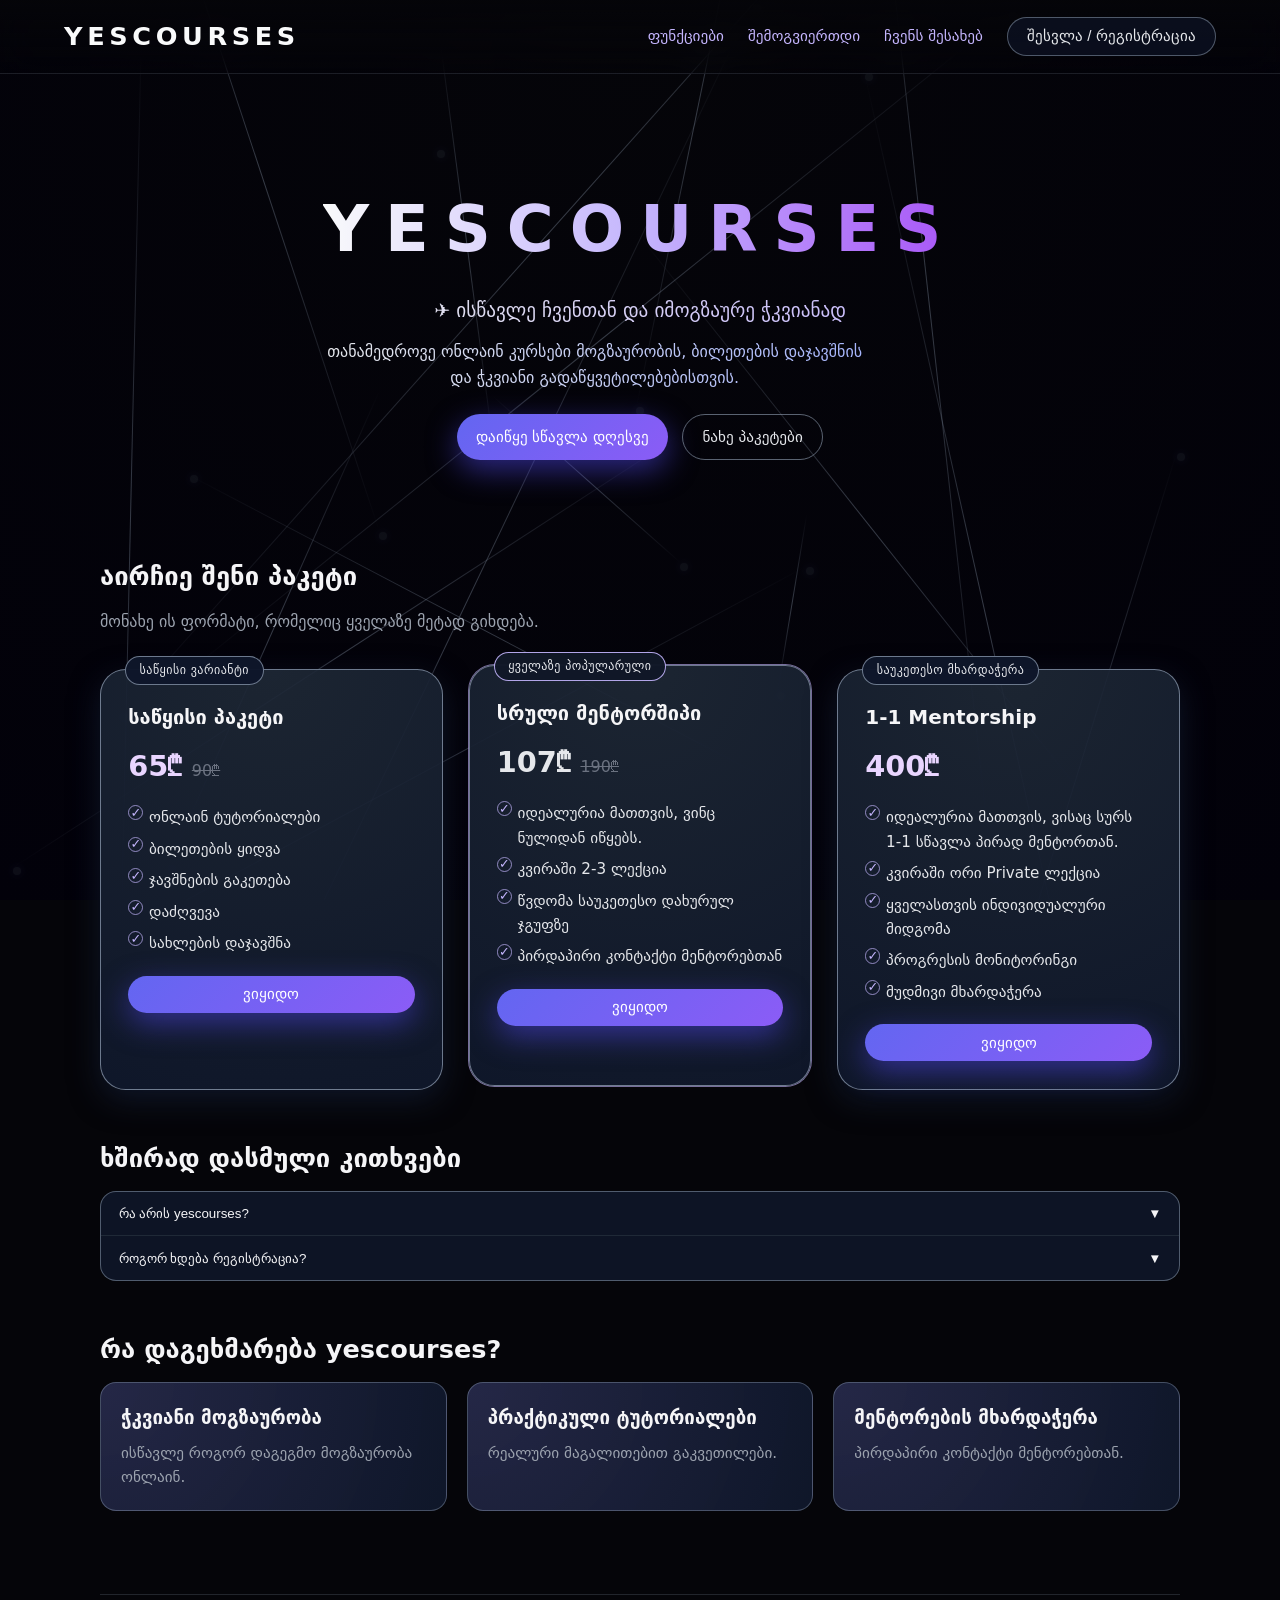
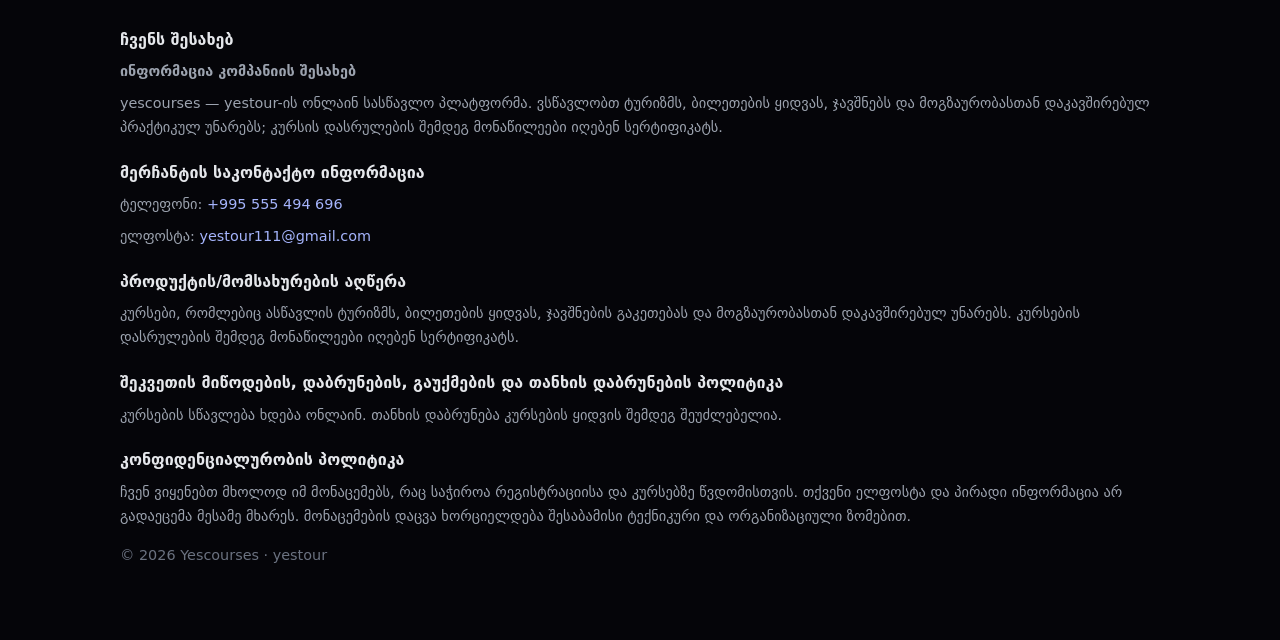
==== index.html @ a38e90ae "Add files via upload" ====
<!DOCTYPE html>
<html lang="ka">
<head>
    <meta charset="UTF-8">
    <title>Yescourses</title>
    <meta name="viewport" content="width=device-width, initial-scale=1.0">
    <link rel="stylesheet" href="styles.css">
</head>
<body>
<div class="background"><div id="circles-container"></div></div>

<header class="main-header">
    <div class="logo">yescourses</div>
    <nav class="main-nav">
        <a href="#features">ფუნქციები</a>
        <a href="#join">შემოგვიერთდი</a>
        <a href="#about">ჩვენს შესახებ</a>
        <button class="btn-secondary" id="open-auth-modal">შესვლა / რეგისტრაცია</button>
        <div id="profile-menu-wrap" class="profile-menu-wrap" style="display:none;">
            <button id="profile-avatar-btn" class="profile-avatar-btn" type="button" aria-label="Profile">
                <span id="profile-avatar-initial">U</span>
            </button>
            <div id="profile-dropdown" class="profile-dropdown hidden">
                <p id="profile-dropdown-name" class="profile-dropdown-name"></p>
                <p id="profile-dropdown-email" class="profile-dropdown-email"></p>
                <button id="open-settings-modal" class="btn-outline full-width" type="button">პარამეტრები</button>
                <button id="logout-btn" class="btn-secondary full-width" type="button">გამოსვლა</button>
            </div>
        </div>
    </nav>
</header>

<main>
    <section class="hero">
        <div class="hero-text" style="max-width: 40rem; margin: 0 auto;">
            <h1 class="hero-title">yescourses</h1>
            <p class="hero-subtitle">✈️ ისწავლე ჩვენთან და იმოგზაურე ჭკვიანად</p>
            <p class="hero-description">თანამედროვე ონლაინ კურსები მოგზაურობის, ბილეთების დაჯავშნის და ჭკვიანი გადაწყვეტილებებისთვის.</p>
            <div class="hero-actions" id="join">
                <button class="btn-primary" id="hero-start-btn">დაიწყე სწავლა დღესვე</button>
                <a class="btn-outline" href="#pricing">ნახე პაკეტები</a>
            </div>
        </div>
    </section>

    <section id="pricing" class="section">
        <h2 class="section-title">აირჩიე შენი პაკეტი</h2>
        <p class="section-subtitle">მონახე ის ფორმატი, რომელიც ყველაზე მეტად გიხდება.</p>
        <div class="pricing-grid">
            <div class="price-card">
                <div class="price-badge">საწყისი ვარიანტი</div>
                <h3 class="price-title">საწყისი პაკეტი</h3>
                <div class="price-row">
                    <span class="current-price">65₾</span>
                    <span class="old-price">90₾</span>
                </div>
                <ul class="price-features">
                    <li>ონლაინ ტუტორიალები</li>
                    <li>ბილეთების ყიდვა</li>
                    <li>ჯავშნების გაკეთება</li>
                    <li>დაძღვევა</li>
                    <li>სახლების დაჯავშნა</li>
                </ul>
                <button type="button" class="btn-primary full-width pack-action" data-pack="basic">ავირჩიო საწყისი პაკეტი</button>
            </div>

            <div class="price-card featured">
                <div class="price-badge accent">ყველაზე პოპულარული</div>
                <h3 class="price-title">სრული მენტორშიპი</h3>
                <div class="price-row">
                    <span class="current-price">107₾</span>
                    <span class="old-price">190₾</span>
                </div>
                <ul class="price-features">
                    <li>იდეალურია მათთვის, ვინც ნულიდან იწყებს.</li>
                    <li>კვირაში 2-3 ლექცია</li>
                    <li>წვდომა საუკეთესო დახურულ ჯგუფზე</li>
                    <li>პირდაპირი კონტაქტი მენტორებთან</li>
                </ul>
                <button type="button" class="btn-primary full-width pack-action" data-pack="plus">ავირჩიო პლუს პაკეტი</button>
            </div>

            <div class="price-card">
                <div class="price-badge">საუკეთესო მხარდაჭერა</div>
                <h3 class="price-title">1-1 Mentorship</h3>
                <div class="price-row">
                    <span class="current-price">400₾</span>
                </div>
                <ul class="price-features">
                    <li>იდეალურია მათთვის, ვისაც სურს 1-1 სწავლა პირად მენტორთან.</li>
                    <li>კვირაში ორი Private ლექცია</li>
                    <li>ყველასთვის ინდივიდუალური მიდგომა</li>
                    <li>პროგრესის მონიტორინგი</li>
                    <li>მუდმივი მხარდაჭერა</li>
                </ul>
                <button type="button" class="btn-primary full-width pack-action" data-pack="premium">ავირჩიო პრემიუმ პაკეტი</button>
            </div>
        </div>
    </section>

    <section class="section">
        <h2 class="section-title">ხშირად დასმული კითხვები</h2>
        <div class="faq-list">
            <div class="faq-item">
                <button class="faq-question"><span>რა არის yescourses?</span><span class="faq-arrow">▼</span></button>
                <div class="faq-answer"><p>yescourses არის yestour-ის ონლაინ სასწავლო პლატფორმა.</p></div>
            </div>
            <div class="faq-item">
                <button class="faq-question"><span>როგორ ხდება რეგისტრაცია?</span><span class="faq-arrow">▼</span></button>
                <div class="faq-answer"><p>დააჭირე „შესვლა / რეგისტრაცია“ და შეავსე ფორმა.</p></div>
            </div>
        </div>
    </section>

    <section id="features" class="section">
        <h2 class="section-title">რა დაგეხმარება yescourses?</h2>
        <div class="features-grid">
            <div class="feature-card"><h3>ჭკვიანი მოგზაურობა</h3><p>ისწავლე როგორ დაგეგმო მოგზაურობა ონლაინ.</p></div>
            <div class="feature-card"><h3>პრაქტიკული ტუტორიალები</h3><p>რეალური მაგალითებით გაკვეთილები.</p></div>
            <div class="feature-card"><h3>მენტორების მხარდაჭერა</h3><p>პირდაპირი კონტაქტი მენტორებთან.</p></div>
        </div>
    </section>
</main>

<footer class="main-footer">
    <div class="footer-legal">
        <h3 id="about">ჩვენს შესახებ</h3>
        <p><strong>ინფორმაცია კომპანიის შესახებ</strong></p>
        <p>yescourses — yestour-ის ონლაინ სასწავლო პლატფორმა. ვსწავლობთ ტურიზმს, ბილეთების ყიდვას, ჯავშნებს და მოგზაურობასთან დაკავშირებულ პრაქტიკულ უნარებს; კურსის დასრულების შემდეგ მონაწილეები იღებენ სერტიფიკატს.</p>

        <h3>მერჩანტის საკონტაქტო ინფორმაცია</h3>
        <p>ტელეფონი: <a href="tel:+995555494696">+995 555 494 696</a></p>
        <p>ელფოსტა: <a href="mailto:yestour111@gmail.com">yestour111@gmail.com</a></p>

        <h3>პროდუქტის/მომსახურების აღწერა</h3>
        <p>კურსები, რომლებიც ასწავლის ტურიზმს, ბილეთების ყიდვას, ჯავშნების გაკეთებას და მოგზაურობასთან დაკავშირებულ უნარებს. კურსების დასრულების შემდეგ მონაწილეები იღებენ სერტიფიკატს.</p>

        <h3>შეკვეთის მიწოდების, დაბრუნების, გაუქმების და თანხის დაბრუნების პოლიტიკა</h3>
        <p>კურსების სწავლება ხდება ონლაინ. თანხის დაბრუნება კურსების ყიდვის შემდეგ შეუძლებელია.</p>

        <h3>კონფიდენციალურობის პოლიტიკა</h3>
        <p>ჩვენ ვიყენებთ მხოლოდ იმ მონაცემებს, რაც საჭიროა რეგისტრაციისა და კურსებზე წვდომისთვის. თქვენი ელფოსტა და პირადი ინფორმაცია არ გადაეცემა მესამე მხარეს. მონაცემების დაცვა ხორციელდება შესაბამისი ტექნიკური და ორგანიზაციული ზომებით.</p>
        <p style="margin-top:1rem;color:#6b7280;">© 2026 Yescourses · yestour</p>
    </div>
</footer>

<div id="auth-modal" class="modal hidden">
    <div class="modal-content">
        <button class="modal-close" id="close-auth-modal">&times;</button>
        <div id="auth-message" class="auth-message"></div>
        <div class="modal-tabs">
            <button class="tab-button active" data-tab="register-tab">რეგისტრაცია</button>
            <button class="tab-button" data-tab="login-tab">შესვლა</button>
        </div>
        <div class="tab-panel active" id="register-tab">
            <form class="auth-form" id="register-form">
                <label>სრული სახელი <input type="text" name="name" required></label>
                <label>ელფოსტა <input type="email" name="email" required></label>
                <label>პაროლი
                    <div class="password-field">
                        <input type="password" name="password" minlength="6" required>
                        <button class="password-toggle" type="button" aria-label="Show password">Show</button>
                    </div>
                </label>
                <button type="submit" class="btn-primary full-width">რეგისტრაცია</button>
            </form>
        </div>
        <div class="tab-panel" id="login-tab">
            <form class="auth-form" id="login-form">
                <label>ელფოსტა <input type="email" name="email" required></label>
                <label>პაროლი
                    <div class="password-field">
                        <input type="password" name="password" required>
                        <button class="password-toggle" type="button" aria-label="Show password">Show</button>
                    </div>
                </label>
                <button type="submit" class="btn-primary full-width">შესვლა</button>
            </form>
        </div>
    </div>
</div>

<div id="settings-modal" class="modal hidden">
    <div class="modal-content">
        <button class="modal-close" id="close-settings-modal">&times;</button>
        <h3 style="margin-bottom:1rem;">პროფილის პარამეტრები</h3>
        <div id="settings-message" class="auth-message"></div>
        <p style="color:#9ca3af;margin-bottom:0.8rem;">მომხმარებელი: <strong id="settings-username"></strong></p>
        <p style="color:#9ca3af;margin-bottom:1rem;">ელფოსტა: <strong id="settings-email"></strong></p>
        <form id="change-password-form" class="auth-form">
            <label>ახალი პაროლი
                <div class="password-field">
                    <input type="password" name="new_password" minlength="6" required>
                    <button class="password-toggle" type="button" aria-label="Show password">Show</button>
                </div>
            </label>
            <button type="submit" class="btn-primary full-width">პაროლის შეცვლა</button>
        </form>
    </div>
</div>

<script src="main.js"></script>
</body>
</html>
---- styles.css ----
*,
*::before,
*::after {
    box-sizing: border-box;
    margin: 0;
    padding: 0;
}

body {
    font-family: system-ui, -apple-system, BlinkMacSystemFont, "Segoe UI", sans-serif;
    background: #050509;
    color: #f5f5f7;
    min-height: 100vh;
    line-height: 1.6;
}

a {
    color: inherit;
    text-decoration: none;
}

.background {
    position: fixed;
    inset: 0;
    overflow: hidden;
    z-index: -1;
    background: radial-gradient(circle at top, #050509, #02010a);
}

#circles-container {
    position: absolute;
    inset: 0;
    overflow: hidden;
}

.circle {
    position: absolute;
    border-radius: 50%;
    background: #4b5563;
    opacity: 0.15;
    width: 8px;
    height: 8px;
    box-shadow: 0 0 8px rgba(129, 140, 248, 0.5);
    animation: float 26s linear infinite;
}

@keyframes float {
    0% {
        transform: translate3d(0, 0, 0);
    }
    50% {
        transform: translate3d(40px, -40px, 0);
    }
    100% {
        transform: translate3d(-30px, 30px, 0);
    }
}

.circle-line {
    position: absolute;
    height: 1px;
    background: linear-gradient(to right, rgba(75, 85, 99, 0.0), rgba(148, 163, 184, 0.35), rgba(75, 85, 99, 0.0));
    pointer-events: none;
}

.main-header {
    position: sticky;
    top: 0;
    z-index: 20;
    display: flex;
    align-items: center;
    justify-content: space-between;
    padding: 1rem 5vw;
    backdrop-filter: blur(18px);
    background: linear-gradient(to bottom, rgba(5, 5, 9, 0.93), transparent);
    border-bottom: 1px solid rgba(148, 163, 184, 0.16);
}

.logo {
    font-size: 1.6rem;
    font-weight: 800;
    letter-spacing: 0.18em;
    text-transform: uppercase;
    color: #f9fafb;
}

.main-nav {
    display: flex;
    align-items: center;
    gap: 1.5rem;
    font-size: 0.95rem;
}

.main-nav a {
    color: #c4b5fd;
    transition: color 0.2s ease;
}

.main-nav a:hover {
    color: #ffffff;
}

.user-name {
    color: #9ca3af;
    font-size: 0.9rem;
}

.profile-menu-wrap {
    position: relative;
}

.profile-avatar-btn {
    width: 2.2rem;
    height: 2.2rem;
    border-radius: 999px;
    border: 1px solid rgba(148, 163, 184, 0.6);
    background: linear-gradient(135deg, #4338ca, #7c3aed);
    color: #fff;
    font-weight: 700;
    cursor: pointer;
}

.profile-dropdown {
    position: absolute;
    right: 0;
    top: calc(100% + 0.5rem);
    width: 220px;
    border-radius: 0.9rem;
    background: rgba(15, 23, 42, 0.97);
    border: 1px solid rgba(148, 163, 184, 0.45);
    padding: 0.75rem;
    display: flex;
    flex-direction: column;
    gap: 0.5rem;
    z-index: 60;
}

.profile-dropdown.hidden {
    display: none;
}

.profile-dropdown-name {
    font-weight: 600;
    color: #e5e7eb;
}

.profile-dropdown-email {
    color: #9ca3af;
    font-size: 0.85rem;
    margin-bottom: 0.25rem;
    word-break: break-all;
}

main {
    max-width: 1120px;
    margin: 0 auto;
    padding: 2rem 1.25rem 4rem;
}

.hero {
    display: flex;
    flex-direction: column;
    align-items: center;
    text-align: center;
    padding: 4.5rem 0 3rem;
}

.hero-title {
    font-size: clamp(3.2rem, 5vw, 4.8rem);
    font-weight: 900;
    letter-spacing: 0.25em;
    text-transform: uppercase;
    margin-bottom: 1rem;
    background: linear-gradient(to right, #f9fafb, #c4b5fd, #a855f7);
    -webkit-background-clip: text;
    color: transparent;
}

.hero-subtitle {
    font-size: 1.2rem;
    color: #f9fafb;
    margin-bottom: 0.75rem;
    background: linear-gradient(to right, #e5e7eb, #c4b5fd);
    -webkit-background-clip: text;
    color: transparent;
}

.hero-description {
    max-width: 34rem;
    color: #e5e7eb;
    margin-bottom: 1.5rem;
    background: linear-gradient(to right, #e5e7eb, #a5b4fc);
    -webkit-background-clip: text;
    color: transparent;
}

.hero-actions {
    display: flex;
    justify-content: center;
    flex-wrap: wrap;
    gap: 0.9rem;
}

.section {
    margin-top: 3rem;
}

.section-title {
    font-size: 1.6rem;
    margin-bottom: 0.75rem;
}

.section-subtitle {
    color: #9ca3af;
    margin-bottom: 1.5rem;
}

.features-grid {
    display: grid;
    grid-template-columns: repeat(auto-fit, minmax(220px, 1fr));
    gap: 1.25rem;
}

.feature-card {
    background: radial-gradient(circle at top left, rgba(129, 140, 248, 0.26), rgba(15, 23, 42, 0.98));
    border-radius: 1rem;
    padding: 1.25rem;
    border: 1px solid rgba(148, 163, 184, 0.4);
}

.feature-card h3 {
    margin-bottom: 0.5rem;
}

.feature-card p {
    color: #9ca3af;
    font-size: 0.95rem;
}

.pricing-grid {
    display: grid;
    grid-template-columns: repeat(3, minmax(0, 1fr));
    gap: 1.6rem;
    margin-top: 2.2rem;
}

.price-card {
    position: relative;
    background: radial-gradient(circle at top, rgba(31, 41, 55, 0.9), rgba(15, 23, 42, 0.98));
    border-radius: 1.6rem;
    padding: 1.9rem 1.7rem 1.7rem;
    border: 1px solid rgba(148, 163, 184, 0.7);
    box-shadow: 0 10px 30px rgba(15, 23, 42, 0.9);
    transition: transform 0.18s ease, box-shadow 0.18s ease, border-color 0.18s ease;
}

.price-title {
    font-size: 1.25rem;
    margin-bottom: 0.65rem;
}

.price-row {
    display: flex;
    align-items: baseline;
    gap: 0.6rem;
    margin-bottom: 1rem;
}

.current-price {
    font-size: 1.8rem;
    font-weight: 800;
    color: #e9d5ff;
}

.old-price {
    color: #6b7280;
    text-decoration: line-through;
}

.price-features {
    list-style: none;
    margin: 0 0 1.25rem;
    padding-left: 0;
    font-size: 0.95rem;
    color: #e5e7eb;
}

.price-features li {
    position: relative;
    margin-bottom: 0.45rem;
    padding-left: 1.3rem;
}

.price-features li::before {
    content: "✓";
    position: absolute;
    left: 0;
    top: 0;
    font-size: 0.8rem;
    width: 0.95rem;
    height: 0.95rem;
    border-radius: 999px;
    border: 1px solid rgba(196, 181, 253, 0.7);
    display: flex;
    align-items: center;
    justify-content: center;
    color: #c4b5fd;
}

.price-badge {
    position: absolute;
    top: -0.9rem;
    left: 1.5rem;
    padding: 0.25rem 0.85rem;
    border-radius: 999px;
    background: rgba(15, 23, 42, 0.98);
    border: 1px solid rgba(148, 163, 184, 0.7);
    font-size: 0.75rem;
    letter-spacing: 0.04em;
    text-transform: uppercase;
    color: #e5e7eb;
}

.price-badge.accent {
    border-color: rgba(196, 181, 253, 0.9);
    background: rgba(17, 24, 39, 0.98);
}

.price-card.featured {
    transform: translateY(-4px);
    box-shadow: 0 0 0 1px rgba(196, 181, 253, 0.6);
}

.price-card.featured .current-price {
    color: #e5e7eb;
}

.price-card.featured .btn-primary {
    background: linear-gradient(135deg, #6366f1, #8b5cf6);
}

.price-card:hover {
    transform: translateY(-6px);
    box-shadow: 0 18px 55px rgba(17, 24, 39, 0.9);
    border-color: rgba(196, 181, 253, 0.6);
}

.price-card.featured:hover {
    transform: translateY(-10px);
}

@keyframes featuredGlow {
    0% {
        box-shadow:
            0 0 0 1px rgba(196, 181, 253, 0.7),
            0 0 22px rgba(129, 140, 248, 0.0);
    }
    50% {
        box-shadow:
            0 0 0 1px rgba(196, 181, 253, 0.9),
            0 0 40px rgba(129, 140, 248, 0.5);
    }
    100% {
        box-shadow:
            0 0 0 1px rgba(196, 181, 253, 0.7),
            0 0 22px rgba(129, 140, 248, 0.0);
    }
}

.price-card.featured {
    animation: featuredGlow 4.5s ease-in-out infinite;
}

.btn-primary,
.btn-secondary,
.btn-outline,
.btn-danger {
    display: inline-flex;
    align-items: center;
    justify-content: center;
    padding: 0.6rem 1.2rem;
    border-radius: 999px;
    border: none;
    cursor: pointer;
    font-size: 0.95rem;
    font-weight: 500;
    transition: all 0.15s ease;
    white-space: nowrap;
}

.btn-primary {
    background: linear-gradient(135deg, #6366f1, #8b5cf6);
    color: white;
    box-shadow: 0 10px 30px rgba(79, 70, 229, 0.55);
}

.btn-primary:hover {
    transform: translateY(-1px);
    box-shadow: 0 14px 40px rgba(79, 70, 229, 0.75);
}

.btn-secondary {
    background: rgba(15, 23, 42, 0.6);
    color: #e5e7eb;
    border: 1px solid rgba(148, 163, 184, 0.5);
}

.btn-secondary:hover {
    background: rgba(15, 23, 42, 0.9);
}

.btn-outline {
    background: transparent;
    color: #e5e7eb;
    border: 1px solid rgba(148, 163, 184, 0.6);
}

.btn-outline:hover {
    background: rgba(15, 23, 42, 0.8);
}

.btn-danger {
    background: rgba(220, 38, 38, 0.9);
    color: white;
}

.btn-danger:hover {
    background: rgba(220, 38, 38, 1);
}

.full-width {
    width: 100%;
}

.faq-list {
    border-radius: 1rem;
    border: 1px solid rgba(148, 163, 184, 0.5);
    background: rgba(15, 23, 42, 0.9);
    overflow: hidden;
}

.faq-item + .faq-item {
    border-top: 1px solid rgba(31, 41, 55, 1);
}

.faq-question {
    width: 100%;
    padding: 0.9rem 1.1rem;
    background: none;
    border: none;
    color: inherit;
    display: flex;
    align-items: center;
    justify-content: space-between;
    cursor: pointer;
}

.faq-answer {
    max-height: 0;
    overflow: hidden;
    padding: 0 1.1rem;
    background: rgba(15, 23, 42, 0.9);
    color: #9ca3af;
    font-size: 0.95rem;
    transition: max-height 0.22s ease, padding-bottom 0.22s ease;
}

.faq-item.open .faq-answer {
    max-height: 200px;
    padding-bottom: 0.9rem;
}

.faq-arrow {
    transition: transform 0.2s ease;
}

.faq-item.open .faq-arrow {
    transform: rotate(180deg);
}

.join-section {
    display: flex;
    justify-content: center;
}

.join-card {
    max-width: 520px;
    width: 100%;
    padding: 1.8rem 1.5rem;
    border-radius: 1.4rem;
    background: radial-gradient(circle at top right, rgba(168, 85, 247, 0.24), rgba(15, 23, 42, 0.98));
    border: 1px solid rgba(148, 163, 184, 0.7);
}

.join-card h2 {
    margin-bottom: 0.5rem;
}

.join-card p {
    margin-bottom: 1rem;
    color: #d1d5db;
}

.main-footer {
    max-width: 1120px;
    margin: 0 auto;
    padding: 1.2rem 1.25rem 2rem;
    color: #6b7280;
    font-size: 0.85rem;
}

.flash-container {
    margin-bottom: 1rem;
}

.flash-message {
    padding: 0.6rem 0.9rem;
    border-radius: 0.7rem;
    font-size: 0.9rem;
    margin-bottom: 0.4rem;
    background: rgba(15, 23, 42, 0.9);
    border: 1px solid rgba(148, 163, 184, 0.7);
}

.flash-message.error {
    border-color: rgba(239, 68, 68, 0.9);
}

.flash-message.success {
    border-color: rgba(34, 197, 94, 0.9);
}

.flash-message.info {
    border-color: rgba(56, 189, 248, 0.9);
}

.modal {
    position: fixed;
    inset: 0;
    background: rgba(15, 23, 42, 0.7);
    display: flex;
    align-items: center;
    justify-content: center;
    z-index: 50;
}

.modal.hidden {
    display: none;
}

.modal-content {
    width: 100%;
    max-width: 420px;
    background: radial-gradient(circle at top, rgba(79, 70, 229, 0.24), rgba(15, 23, 42, 1));
    border-radius: 1.4rem;
    padding: 1.5rem 1.4rem 1.6rem;
    border: 1px solid rgba(148, 163, 184, 0.8);
    box-shadow: 0 20px 60px rgba(15, 23, 42, 1);
    position: relative;
}

.modal-close {
    position: absolute;
    top: 0.6rem;
    right: 0.7rem;
    background: none;
    border: none;
    color: #9ca3af;
    font-size: 1.4rem;
    cursor: pointer;
}

.modal-tabs {
    display: flex;
    gap: 0.4rem;
    margin-bottom: 1.1rem;
}

.tab-button {
    flex: 1;
    padding: 0.5rem 0.7rem;
    border-radius: 999px;
    border: none;
    background: rgba(15, 23, 42, 0.6);
    color: #9ca3af;
    font-size: 0.9rem;
    cursor: pointer;
}

.tab-button.active {
    background: linear-gradient(to right, #6366f1, #4f46e5);
    color: white;
}

.tab-panel {
    display: none;
}

.tab-panel.active {
    display: block;
}

.auth-message {
    margin-bottom: 0.75rem;
    font-size: 0.85rem;
    padding: 0.4rem 0.6rem;
    border-radius: 0.6rem;
    border: 1px solid transparent;
    background: rgba(15, 23, 42, 0.9);
    color: #e5e7eb;
}

.auth-message.error {
    border-color: rgba(239, 68, 68, 0.9);
    color: #fecaca;
}

.auth-message.success {
    border-color: rgba(34, 197, 94, 0.9);
    color: #bbf7d0;
}

.auth-form {
    display: flex;
    flex-direction: column;
    gap: 0.7rem;
}

.auth-form label {
    font-size: 0.85rem;
    display: flex;
    flex-direction: column;
    gap: 0.25rem;
}

.auth-form input,
.auth-form select,
.auth-form textarea {
    background: rgba(15, 23, 42, 0.9);
    border-radius: 0.7rem;
    border: 1px solid rgba(75, 85, 99, 0.9);
    padding: 0.55rem 0.75rem;
    color: #e5e7eb;
    font-size: 0.9rem;
}

.auth-form textarea {
    resize: vertical;
}

.password-field {
    position: relative;
    display: flex;
    align-items: center;
}

.password-field input {
    width: 100%;
    padding-right: 2.4rem;
}

.password-toggle {
    position: absolute;
    right: 0.4rem;
    border: none;
    background: transparent;
    color: #9ca3af;
    cursor: pointer;
    font-size: 1rem;
}

.centered-card {
    max-width: 420px;
    margin: 1rem auto 0;
    padding: 1.4rem 1.2rem;
    border-radius: 1.2rem;
    border: 1px solid rgba(148, 163, 184, 0.7);
    background: rgba(15, 23, 42, 0.9);
}

.admin-gate {
    min-height: 60vh;
    display: flex;
    flex-direction: column;
    align-items: center;
    justify-content: center;
    padding: 2rem 1rem;
}

.admin-gate .centered-card {
    width: 100%;
}

.admin-panel-hidden {
    display: none !important;
}

.admin-grid {
    display: grid;
    grid-template-columns: minmax(0, 1.1fr) minmax(0, 1.1fr);
    gap: 1.5rem;
    margin-bottom: 1.5rem;
}

.admin-card {
    border-radius: 1rem;
    border: 1px solid rgba(148, 163, 184, 0.7);
    background: rgba(15, 23, 42, 0.96);
    padding: 1.3rem 1.2rem;
}

.stats-list {
    list-style: none;
    margin-top: 0.8rem;
    font-size: 0.95rem;
}

.stats-list li {
    display: flex;
    justify-content: space-between;
    padding: 0.3rem 0;
    border-bottom: 1px dashed rgba(31, 41, 55, 1);
}

.stat-count {
    color: #a5b4fc;
}

.videos-table {
    width: 100%;
    border-collapse: collapse;
    margin-top: 0.8rem;
    font-size: 0.9rem;
}

.videos-table th,
.videos-table td {
    border-bottom: 1px solid rgba(31, 41, 55, 1);
    padding: 0.4rem 0.3rem;
    text-align: left;
}

.videos-table th {
    color: #9ca3af;
    font-weight: 500;
}

.videos-table td:last-child {
    text-align: right;
}

.videos-list {
    display: flex;
    flex-direction: column;
    gap: 1.1rem;
}

.video-card {
    border-radius: 1rem;
    border: 1px solid rgba(148, 163, 184, 0.7);
    background: rgba(15, 23, 42, 0.96);
    padding: 1rem 1rem 1.1rem;
}

.video-header {
    display: flex;
    align-items: center;
    gap: 0.6rem;
    margin-bottom: 0.35rem;
}

.video-order {
    font-size: 0.8rem;
    border-radius: 999px;
    padding: 0.1rem 0.5rem;
    border: 1px solid rgba(148, 163, 184, 0.7);
    color: #9ca3af;
}

.video-title {
    font-size: 1rem;
}

.video-description {
    font-size: 0.9rem;
    color: #9ca3af;
    margin-bottom: 0.5rem;
}

.video-player,
.video-player-placeholder {
    width: 100%;
    border-radius: 0.8rem;
    border: 1px solid rgba(31, 41, 55, 1);
    background: #0f172a;
}

.video-player-placeholder {
    display: flex;
    align-items: center;
    justify-content: center;
    min-height: 200px;
    color: #9ca3af;
    font-size: 0.95rem;
}

/* Course page: hero and layout */
.course-hero {
    text-align: center;
    padding: 2rem 0 2.5rem;
    border-bottom: 1px solid rgba(148, 163, 184, 0.2);
}

.course-hero .section-title {
    margin-bottom: 0.5rem;
}

.course-hero .section-subtitle {
    margin-bottom: 0;
    max-width: 36rem;
    margin-left: auto;
    margin-right: auto;
}

.video-card {
    border: 1px solid rgba(148, 163, 184, 0.5);
    background: linear-gradient(180deg, rgba(30, 41, 59, 0.6), rgba(15, 23, 42, 0.98));
    border-radius: 1.25rem;
    padding: 1.5rem 1.35rem;
    transition: border-color 0.2s ease, box-shadow 0.2s ease;
}

.video-card:hover {
    border-color: rgba(196, 181, 253, 0.5);
    box-shadow: 0 8px 32px rgba(0, 0, 0, 0.4);
}

.video-card .video-title {
    font-size: 1.15rem;
    font-weight: 600;
}

.video-order {
    background: rgba(99, 102, 241, 0.2);
    border-color: rgba(129, 140, 248, 0.5);
    color: #c4b5fd;
}

/* Upload drop zone */
.upload-zone {
    border: 2px dashed rgba(148, 163, 184, 0.5);
    border-radius: 1rem;
    padding: 2rem;
    text-align: center;
    background: rgba(15, 23, 42, 0.6);
    transition: border-color 0.2s, background 0.2s;
    cursor: pointer;
}

.upload-zone:hover,
.upload-zone.drag-over {
    border-color: rgba(129, 140, 248, 0.7);
    background: rgba(30, 41, 59, 0.6);
}

.upload-zone input[type="file"] {
    position: absolute;
    width: 0.1px;
    height: 0.1px;
    opacity: 0;
    overflow: hidden;
    z-index: -1;
}

.upload-zone .upload-label {
    display: block;
    color: #9ca3af;
    font-size: 0.9rem;
    margin-bottom: 0.5rem;
}

.upload-zone .upload-hint {
    color: #6b7280;
    font-size: 0.8rem;
}

.upload-zone .file-name {
    margin-top: 0.75rem;
    color: #c4b5fd;
    font-size: 0.9rem;
    word-break: break-all;
}

/* Footer legal block */
.footer-legal {
    max-width: 1120px;
    margin: 0 auto;
    padding: 2rem 1.25rem 2rem;
    border-top: 1px solid rgba(148, 163, 184, 0.2);
}

.footer-legal h3 {
    font-size: 1rem;
    color: #e5e7eb;
    margin-bottom: 0.5rem;
    margin-top: 1.25rem;
}

.footer-legal h3:first-child {
    margin-top: 0;
}

.footer-legal p,
.footer-legal ul {
    color: #9ca3af;
    font-size: 0.9rem;
    line-height: 1.65;
    margin-bottom: 0.5rem;
}

.footer-legal a {
    color: #a5b4fc;
}

.footer-legal a:hover {
    text-decoration: underline;
}

/* Tablets and small laptops: keep horizontal layout, reduce spacing */
@media (max-width: 1024px) {
    .pricing-grid {
        grid-template-columns: repeat(3, minmax(0, 1fr));
        gap: 1.25rem;
    }

    .main-header {
        padding-inline: 1.5rem;
    }
}

/* Mobile: vertical stacking */
@media (max-width: 768px) {
    .main-header {
        padding-inline: 1rem;
        flex-wrap: wrap;
        gap: 0.75rem;
    }

    .logo {
        font-size: 1.25rem;
        letter-spacing: 0.12em;
    }

    .main-nav {
        gap: 0.75rem;
        font-size: 0.85rem;
        flex-wrap: wrap;
    }

    main {
        padding: 1.25rem 1rem 3rem;
    }

    .hero {
        padding: 2.5rem 0 2rem;
    }

    .hero-title {
        font-size: clamp(2rem, 8vw, 3rem);
        letter-spacing: 0.12em;
    }

    .hero-subtitle,
    .hero-description {
        font-size: 1rem;
    }

    .hero-actions {
        flex-direction: column;
        width: 100%;
        max-width: 20rem;
        margin: 0 auto;
    }

    .hero-actions .btn-primary,
    .hero-actions .btn-outline {
        width: 100%;
    }

    .section {
        margin-top: 2rem;
    }

    .section-title {
        font-size: 1.35rem;
    }

    .pricing-grid {
        grid-template-columns: 1fr;
        gap: 1.5rem;
        margin-top: 1.5rem;
    }

    .price-card {
        padding: 1.5rem 1.25rem;
    }

    .price-card.featured {
        transform: none;
    }

    .price-card.featured:hover {
        transform: translateY(-4px);
    }

    .features-grid {
        grid-template-columns: 1fr;
    }

    .faq-question {
        padding: 0.75rem 1rem;
        font-size: 0.9rem;
    }

    .admin-grid {
        grid-template-columns: 1fr;
    }

    .modal-content {
        margin: 1rem;
        max-width: calc(100% - 2rem);
    }
}

@media (max-width: 480px) {
    .main-header {
        flex-direction: column;
        align-items: flex-start;
    }

    .main-nav {
        width: 100%;
    }
}

/* Upload page styles */
.uv-header {
    display: flex;
    align-items: center;
    justify-content: space-between;
    padding: 1rem 1.5rem;
    border-bottom: 1px solid rgba(148, 163, 184, 0.2);
    background: rgba(5, 5, 9, 0.9);
}

.uv-logo {
    font-size: 1.1rem;
    font-weight: 700;
    letter-spacing: 0.08em;
    text-transform: uppercase;
}

.uv-nav {
    display: flex;
    align-items: center;
    gap: 0.75rem;
}

.uv-btn {
    display: inline-flex;
    align-items: center;
    justify-content: center;
    padding: 0.5rem 0.9rem;
    border-radius: 999px;
}

.uv-btn-outline {
    border: 1px solid rgba(148, 163, 184, 0.5);
    color: #e5e7eb;
}

.uv-main {
    max-width: 700px;
    margin: 0 auto;
    padding: 2rem 1rem 3rem;
}

.uv-title {
    margin-bottom: 0.5rem;
}

.uv-subtitle {
    color: #9ca3af;
    margin-bottom: 1rem;
}

.uv-card {
    border-radius: 1rem;
    border: 1px solid rgba(148, 163, 184, 0.4);
    background: rgba(15, 23, 42, 0.85);
    padding: 1.2rem;
}

.uv-form label {
    display: block;
    margin-bottom: 1rem;
}

.uv-form label > span {
    display: block;
    margin-bottom: 0.35rem;
    color: #cbd5e1;
    font-size: 0.9rem;
}

.uv-zone {
    display: block;
    border: 2px dashed rgba(148, 163, 184, 0.5);
    border-radius: 1rem;
    padding: 1.2rem;
    text-align: center;
    cursor: pointer;
}

.uv-zone.uv-dragover {
    border-color: rgba(129, 140, 248, 0.8);
    background: rgba(30, 41, 59, 0.7);
}

.uv-zone-label {
    display: block;
    color: #cbd5e1;
}

.uv-zone-hint {
    display: block;
    color: #9ca3af;
    font-size: 0.8rem;
    margin-top: 0.25rem;
}

.uv-file-name {
    display: block;
    color: #c4b5fd;
    margin-top: 0.6rem;
    word-break: break-word;
}

.uv-zone input[type="file"] {
    position: absolute;
    width: 0.1px;
    height: 0.1px;
    opacity: 0;
    overflow: hidden;
    z-index: -1;
}

.uv-submit {
    width: 100%;
    margin-top: 1rem;
    padding: 0.7rem 1rem;
    border: 0;
    border-radius: 999px;
    color: #fff;
    font-weight: 600;
    background: linear-gradient(135deg, #6366f1, #8b5cf6);
    cursor: pointer;
}

.uv-footer {
    text-align: center;
    color: #6b7280;
    padding: 1.5rem 1rem;
}

.admin-video-title,
.admin-video-pack,
.admin-video-order,
.admin-video-desc {
    background: rgba(15, 23, 42, 0.9);
    border-radius: 0.7rem;
    border: 1px solid rgba(75, 85, 99, 0.9);
    padding: 0.5rem 0.7rem;
    color: #e5e7eb;
    font-size: 0.9rem;
}
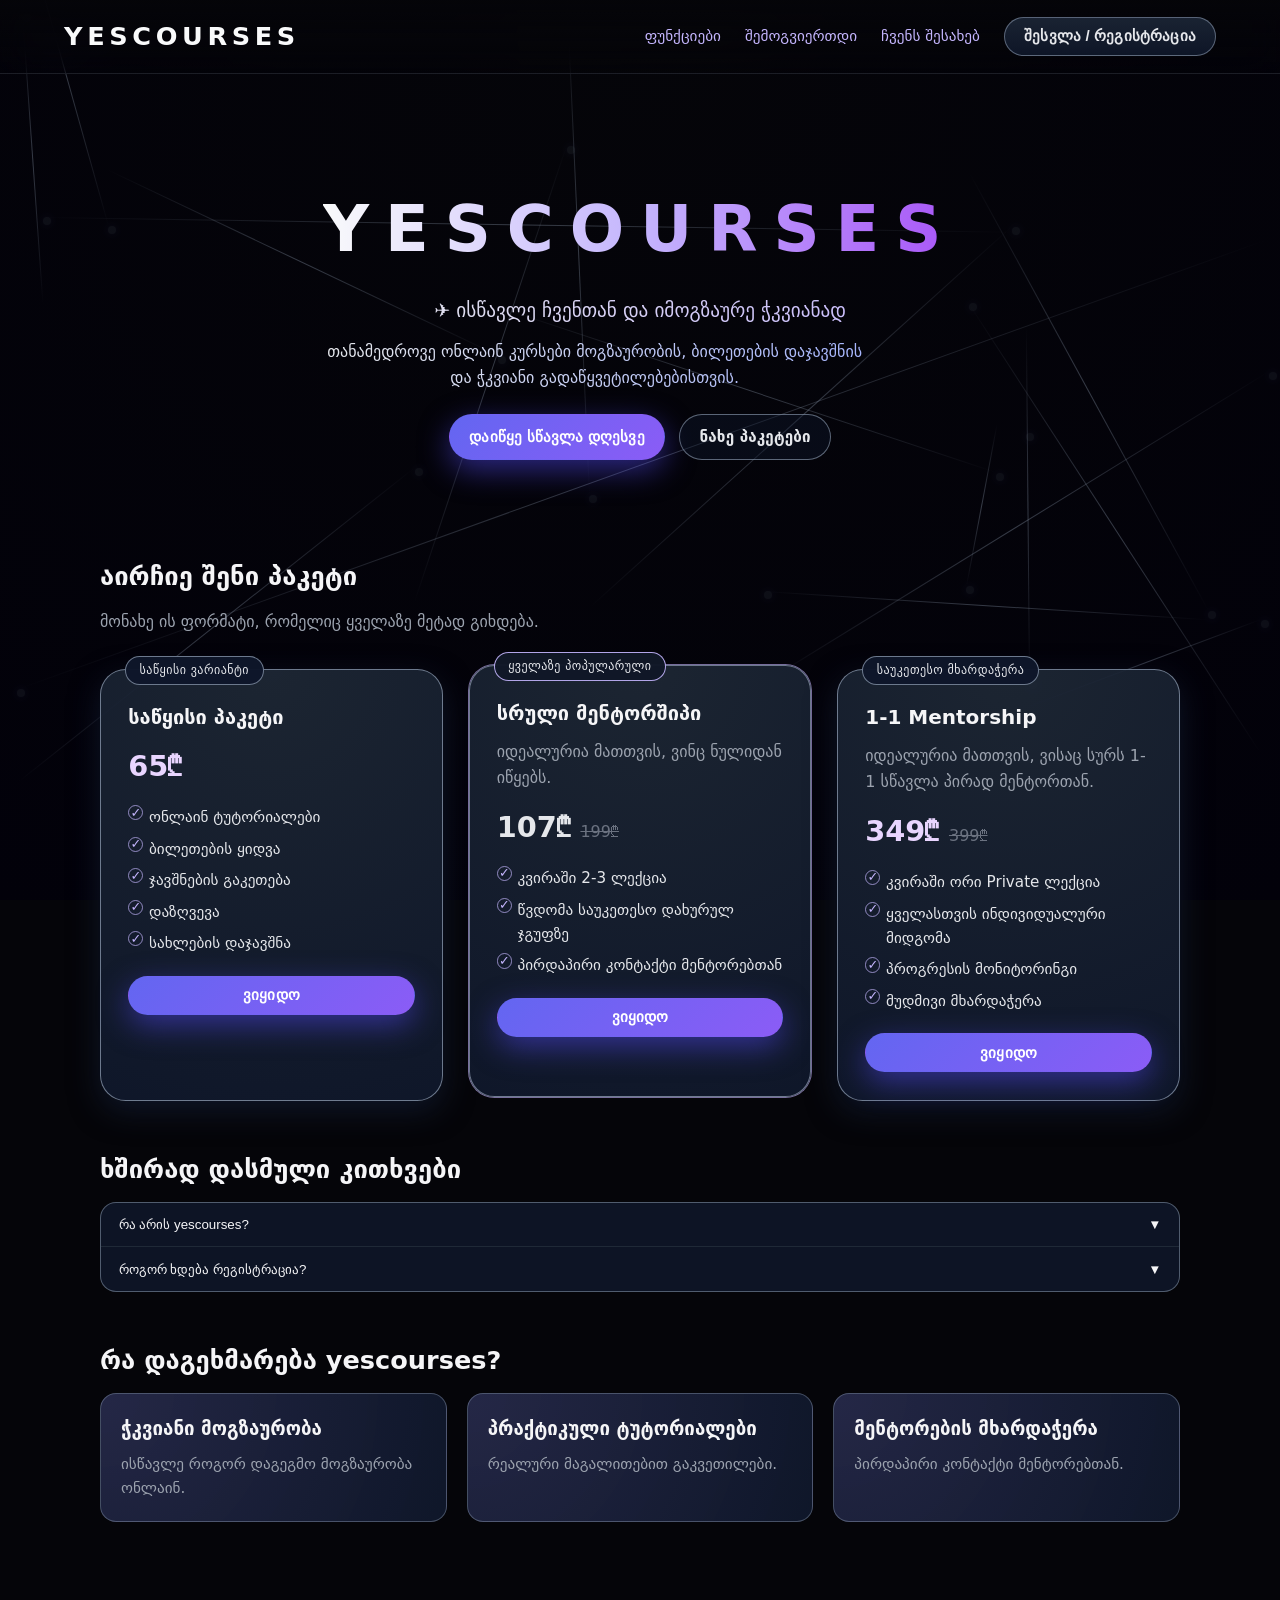
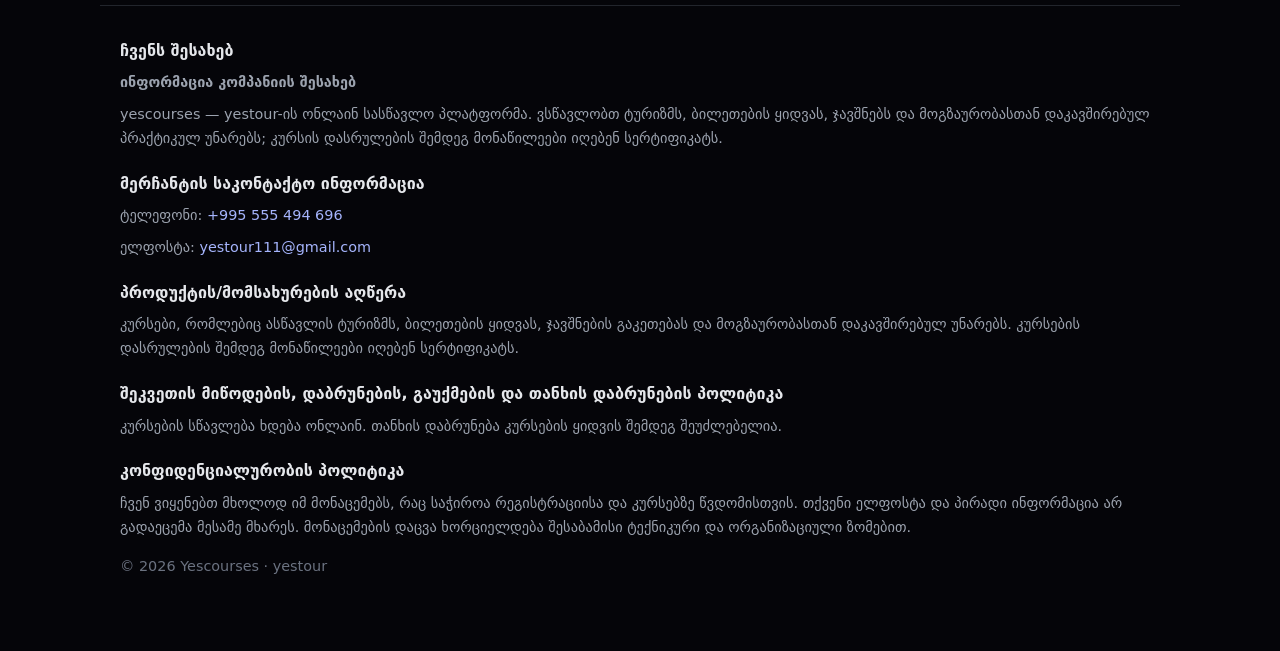
==== commit bdd10ced: "Add files via upload" ====
--- a/index.html
+++ b/index.html
@@ -52,13 +52,12 @@
                 <h3 class="price-title">საწყისი პაკეტი</h3>
                 <div class="price-row">
                     <span class="current-price">65₾</span>
-                    <span class="old-price">90₾</span>
                 </div>
                 <ul class="price-features">
                     <li>ონლაინ ტუტორიალები</li>
                     <li>ბილეთების ყიდვა</li>
                     <li>ჯავშნების გაკეთება</li>
-                    <li>დაძღვევა</li>
+                    <li>დაზღვევა</li>
                     <li>სახლების დაჯავშნა</li>
                 </ul>
                 <button type="button" class="btn-primary full-width pack-action" data-pack="basic">ავირჩიო საწყისი პაკეტი</button>
@@ -67,12 +66,12 @@
             <div class="price-card featured">
                 <div class="price-badge accent">ყველაზე პოპულარული</div>
                 <h3 class="price-title">სრული მენტორშიპი</h3>
+                <p style="color:#9ca3af;margin:0.35rem 0 0.85rem;">იდეალურია მათთვის, ვინც ნულიდან იწყებს.</p>
                 <div class="price-row">
                     <span class="current-price">107₾</span>
-                    <span class="old-price">190₾</span>
+                    <span class="old-price">199₾</span>
                 </div>
                 <ul class="price-features">
-                    <li>იდეალურია მათთვის, ვინც ნულიდან იწყებს.</li>
                     <li>კვირაში 2-3 ლექცია</li>
                     <li>წვდომა საუკეთესო დახურულ ჯგუფზე</li>
                     <li>პირდაპირი კონტაქტი მენტორებთან</li>
@@ -83,17 +82,18 @@
             <div class="price-card">
                 <div class="price-badge">საუკეთესო მხარდაჭერა</div>
                 <h3 class="price-title">1-1 Mentorship</h3>
+                <p style="color:#9ca3af;margin:0.35rem 0 0.85rem;">იდეალურია მათთვის, ვისაც სურს 1-1 სწავლა პირად მენტორთან.</p>
                 <div class="price-row">
-                    <span class="current-price">400₾</span>
+                    <span class="current-price">349₾</span>
+                    <span class="old-price">399₾</span>
                 </div>
                 <ul class="price-features">
-                    <li>იდეალურია მათთვის, ვისაც სურს 1-1 სწავლა პირად მენტორთან.</li>
                     <li>კვირაში ორი Private ლექცია</li>
                     <li>ყველასთვის ინდივიდუალური მიდგომა</li>
                     <li>პროგრესის მონიტორინგი</li>
                     <li>მუდმივი მხარდაჭერა</li>
                 </ul>
-                <button type="button" class="btn-primary full-width pack-action" data-pack="premium">ავირჩიო პრემიუმ პაკეტი</button>
+                <button type="button" class="btn-primary full-width pack-action" data-pack="pro">ავირჩიო 1-1 Mentorship</button>
             </div>
         </div>
     </section>
--- a/styles.css
+++ b/styles.css
@@ -380,11 +380,12 @@
     justify-content: center;
     padding: 0.6rem 1.2rem;
     border-radius: 999px;
-    border: none;
+    border: 1px solid transparent;
     cursor: pointer;
     font-size: 0.95rem;
-    font-weight: 500;
-    transition: all 0.15s ease;
+    font-weight: 600;
+    letter-spacing: 0.01em;
+    transition: transform 0.15s ease, box-shadow 0.2s ease, background 0.2s ease, border-color 0.2s ease;
     white-space: nowrap;
 }
 
@@ -400,23 +401,26 @@
 }
 
 .btn-secondary {
-    background: rgba(15, 23, 42, 0.6);
+    background: linear-gradient(180deg, rgba(30, 41, 59, 0.85), rgba(15, 23, 42, 0.92));
     color: #e5e7eb;
-    border: 1px solid rgba(148, 163, 184, 0.5);
+    border-color: rgba(148, 163, 184, 0.55);
 }
 
 .btn-secondary:hover {
-    background: rgba(15, 23, 42, 0.9);
+    transform: translateY(-1px);
+    background: linear-gradient(180deg, rgba(51, 65, 85, 0.9), rgba(15, 23, 42, 0.98));
 }
 
 .btn-outline {
-    background: transparent;
+    background: rgba(15, 23, 42, 0.45);
     color: #e5e7eb;
-    border: 1px solid rgba(148, 163, 184, 0.6);
+    border-color: rgba(148, 163, 184, 0.6);
 }
 
 .btn-outline:hover {
-    background: rgba(15, 23, 42, 0.8);
+    transform: translateY(-1px);
+    background: rgba(30, 41, 59, 0.72);
+    border-color: rgba(129, 140, 248, 0.65);
 }
 
 .btn-danger {
@@ -425,7 +429,16 @@
 }
 
 .btn-danger:hover {
+    transform: translateY(-1px);
     background: rgba(220, 38, 38, 1);
+}
+
+.btn-primary:focus-visible,
+.btn-secondary:focus-visible,
+.btn-outline:focus-visible,
+.btn-danger:focus-visible {
+    outline: none;
+    box-shadow: 0 0 0 3px rgba(129, 140, 248, 0.35);
 }
 
 .full-width {
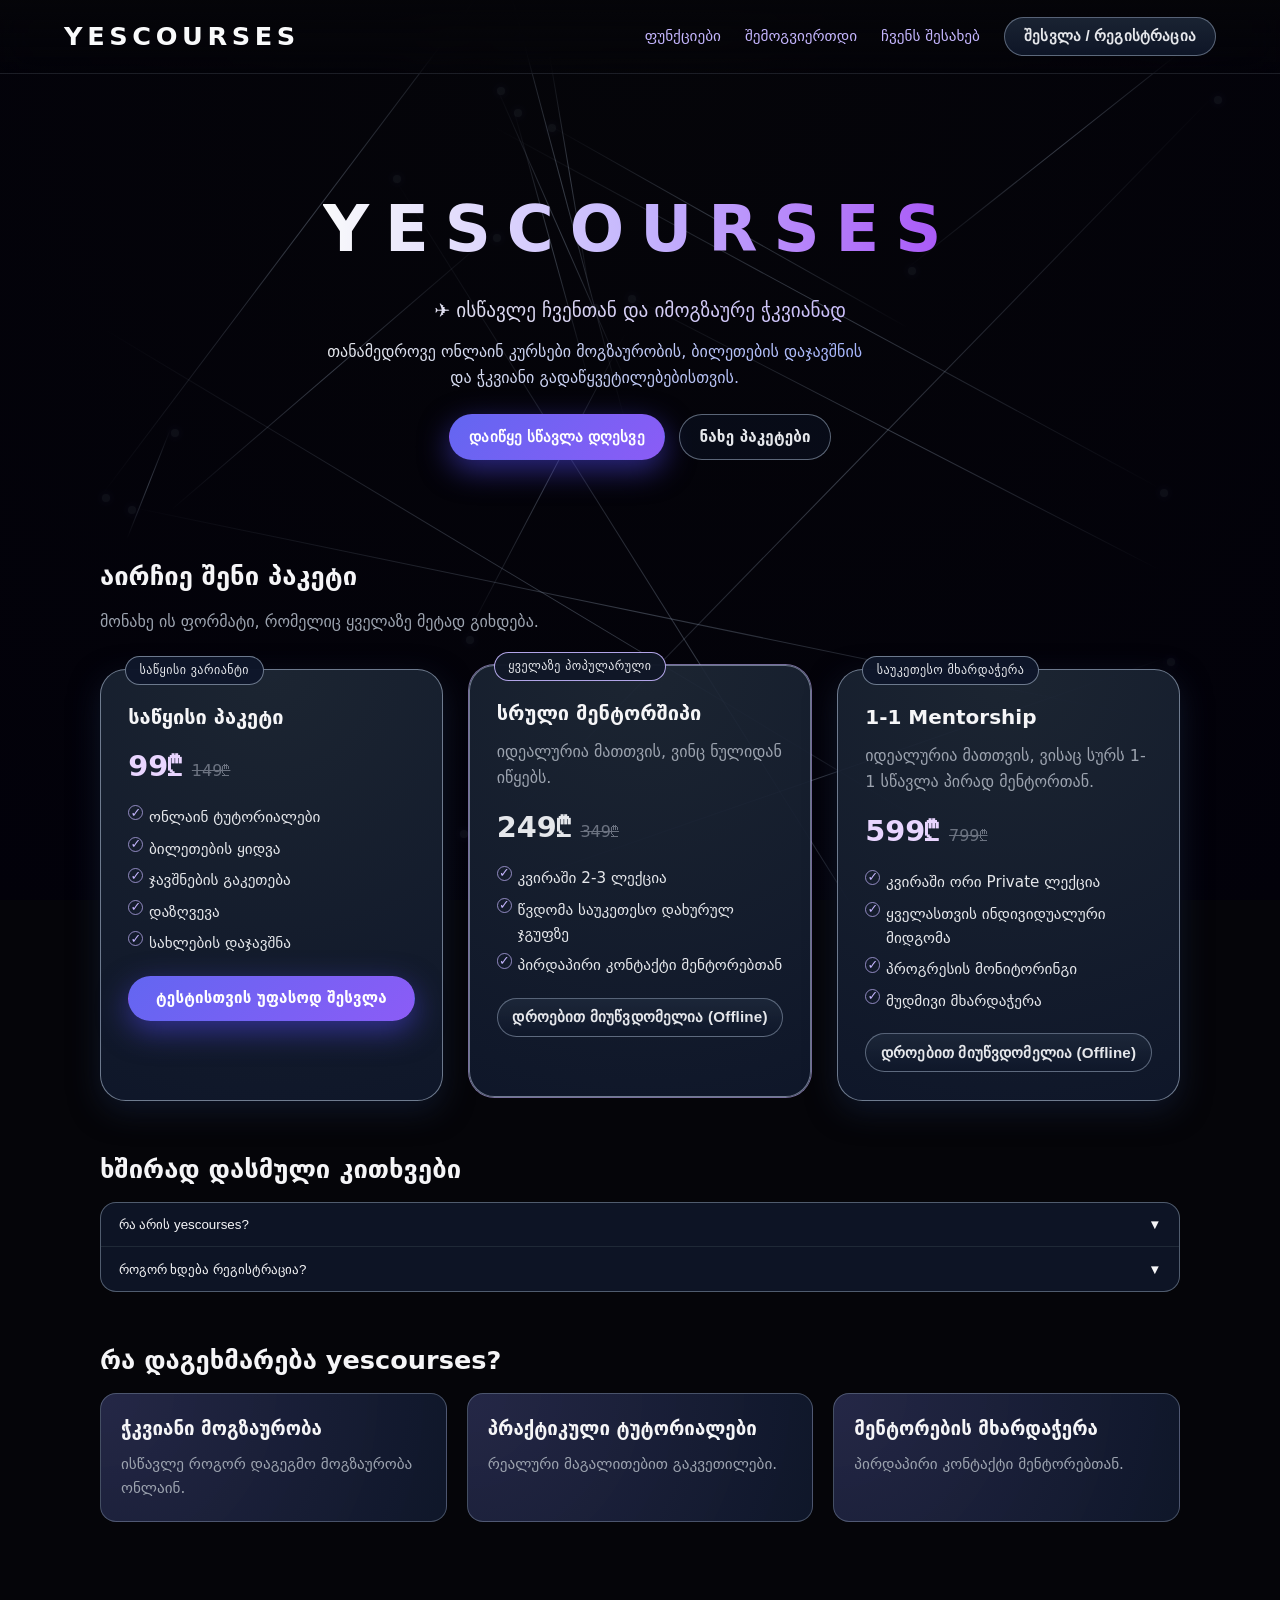
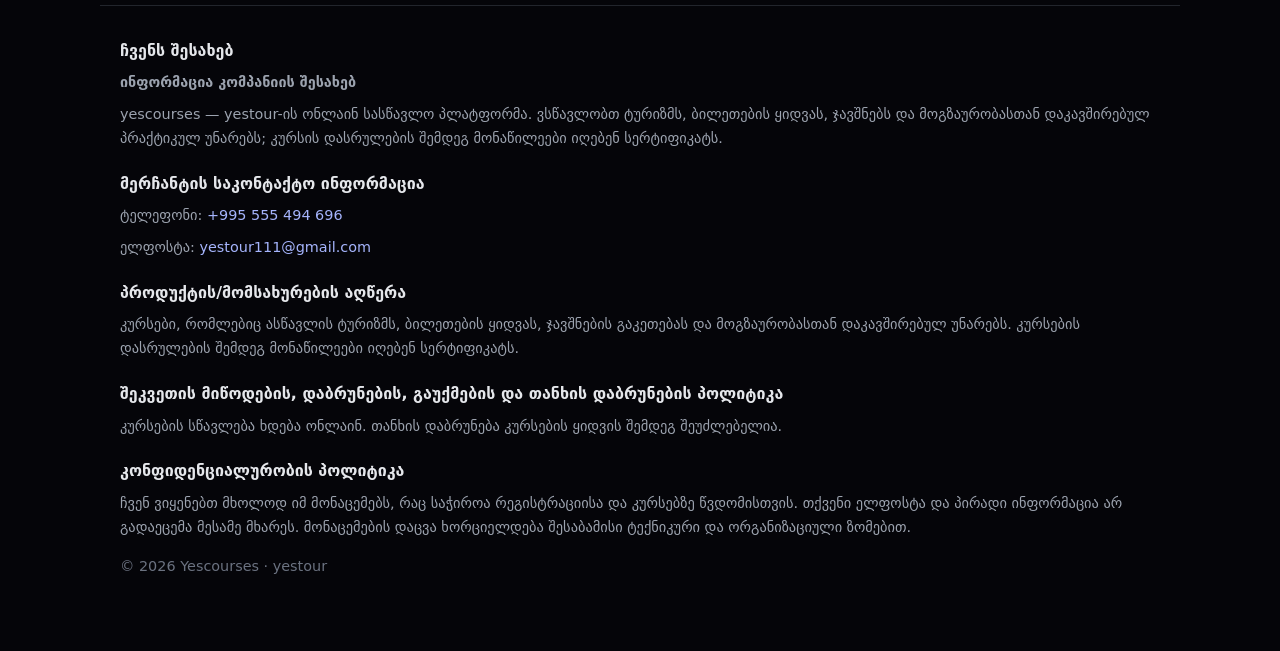
==== commit 87bebc3f: "Add files via upload" ====
--- a/index.html
+++ b/index.html
@@ -51,7 +51,8 @@
                 <div class="price-badge">საწყისი ვარიანტი</div>
                 <h3 class="price-title">საწყისი პაკეტი</h3>
                 <div class="price-row">
-                    <span class="current-price">65₾</span>
+                    <span class="current-price">99₾</span>
+                    <span class="old-price">149₾</span>
                 </div>
                 <ul class="price-features">
                     <li>ონლაინ ტუტორიალები</li>
@@ -60,7 +61,7 @@
                     <li>დაზღვევა</li>
                     <li>სახლების დაჯავშნა</li>
                 </ul>
-                <button type="button" class="btn-primary full-width pack-action" data-pack="basic">ავირჩიო საწყისი პაკეტი</button>
+                <a class="btn-primary full-width" style="display:inline-block;text-align:center;" href="/course/basic">ტესტისთვის უფასოდ შესვლა</a>
             </div>
 
             <div class="price-card featured">
@@ -68,15 +69,15 @@
                 <h3 class="price-title">სრული მენტორშიპი</h3>
                 <p style="color:#9ca3af;margin:0.35rem 0 0.85rem;">იდეალურია მათთვის, ვინც ნულიდან იწყებს.</p>
                 <div class="price-row">
-                    <span class="current-price">107₾</span>
-                    <span class="old-price">199₾</span>
+                    <span class="current-price">249₾</span>
+                    <span class="old-price">349₾</span>
                 </div>
                 <ul class="price-features">
                     <li>კვირაში 2-3 ლექცია</li>
                     <li>წვდომა საუკეთესო დახურულ ჯგუფზე</li>
                     <li>პირდაპირი კონტაქტი მენტორებთან</li>
                 </ul>
-                <button type="button" class="btn-primary full-width pack-action" data-pack="plus">ავირჩიო პლუს პაკეტი</button>
+                <button type="button" class="btn-secondary full-width" disabled>დროებით მიუწვდომელია (Offline)</button>
             </div>
 
             <div class="price-card">
@@ -84,8 +85,8 @@
                 <h3 class="price-title">1-1 Mentorship</h3>
                 <p style="color:#9ca3af;margin:0.35rem 0 0.85rem;">იდეალურია მათთვის, ვისაც სურს 1-1 სწავლა პირად მენტორთან.</p>
                 <div class="price-row">
-                    <span class="current-price">349₾</span>
-                    <span class="old-price">399₾</span>
+                    <span class="current-price">599₾</span>
+                    <span class="old-price">799₾</span>
                 </div>
                 <ul class="price-features">
                     <li>კვირაში ორი Private ლექცია</li>
@@ -93,7 +94,7 @@
                     <li>პროგრესის მონიტორინგი</li>
                     <li>მუდმივი მხარდაჭერა</li>
                 </ul>
-                <button type="button" class="btn-primary full-width pack-action" data-pack="pro">ავირჩიო 1-1 Mentorship</button>
+                <button type="button" class="btn-secondary full-width" disabled>დროებით მიუწვდომელია (Offline)</button>
             </div>
         </div>
     </section>
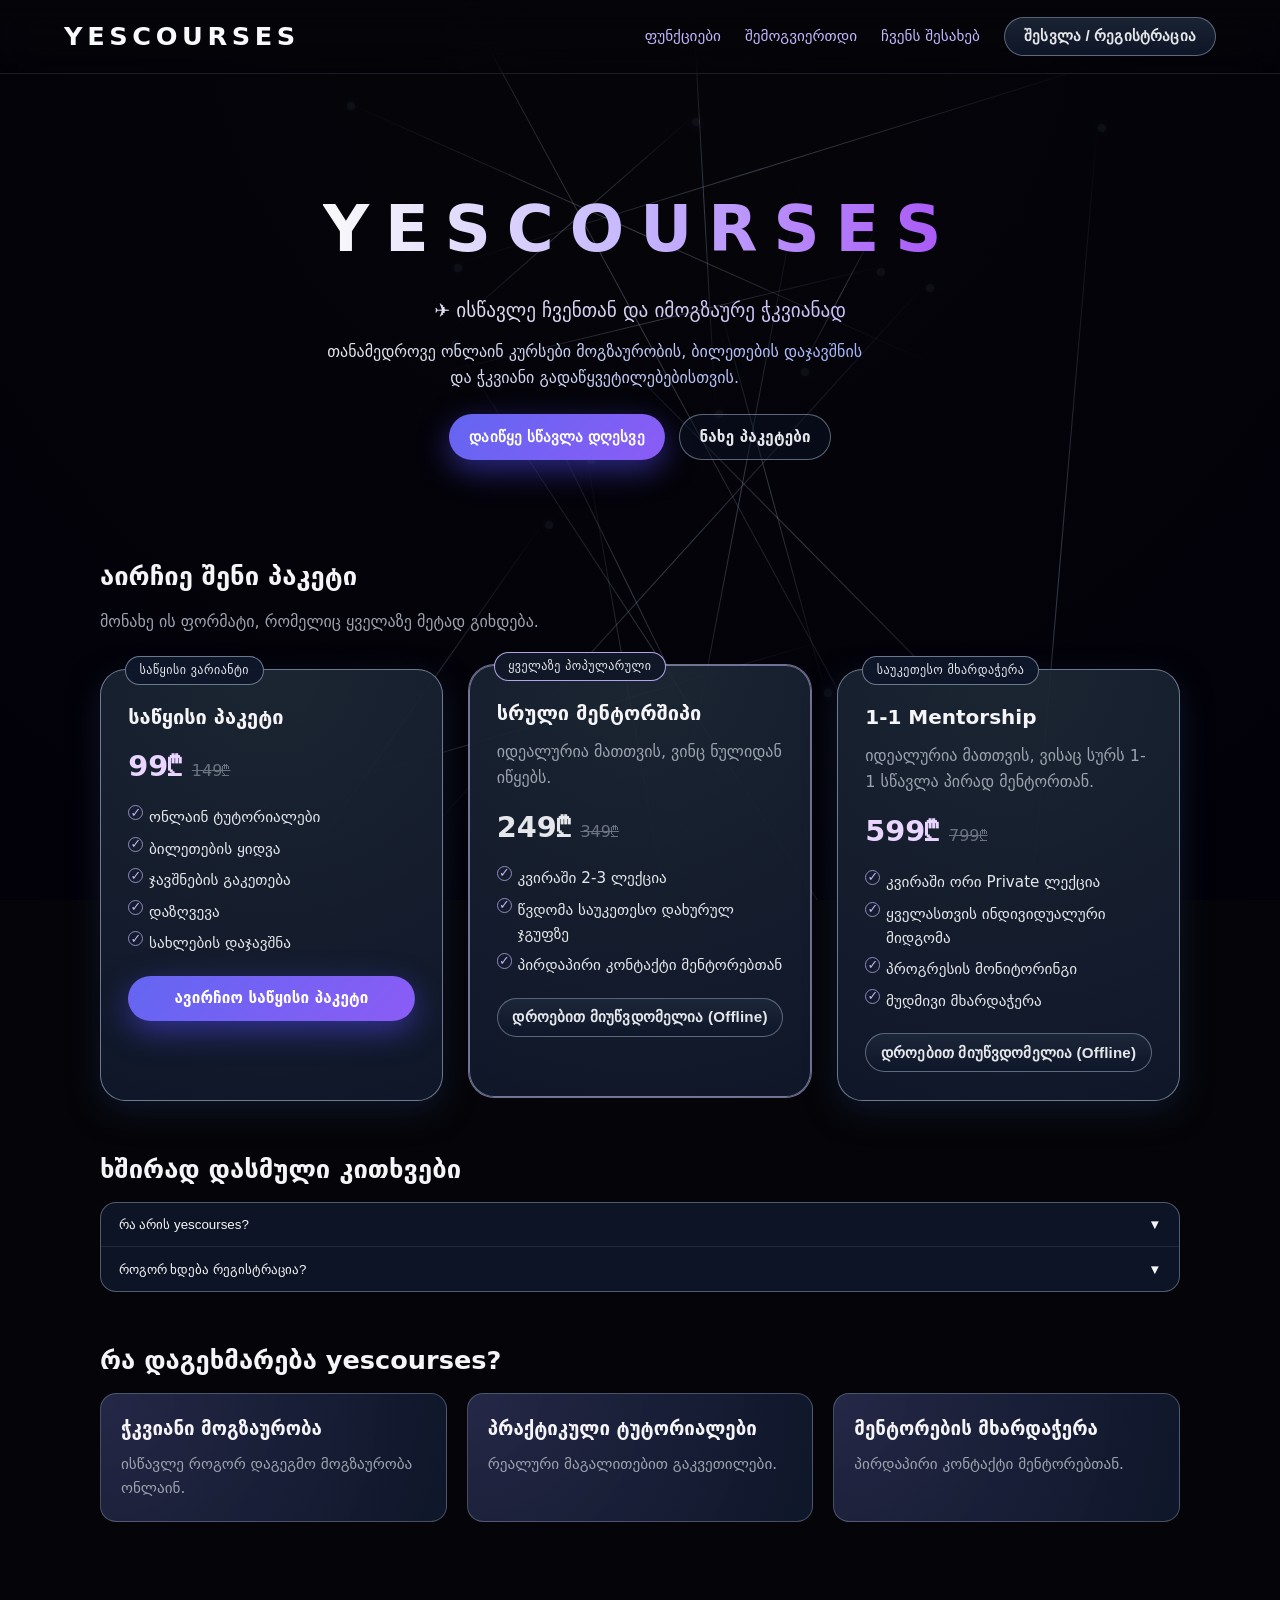
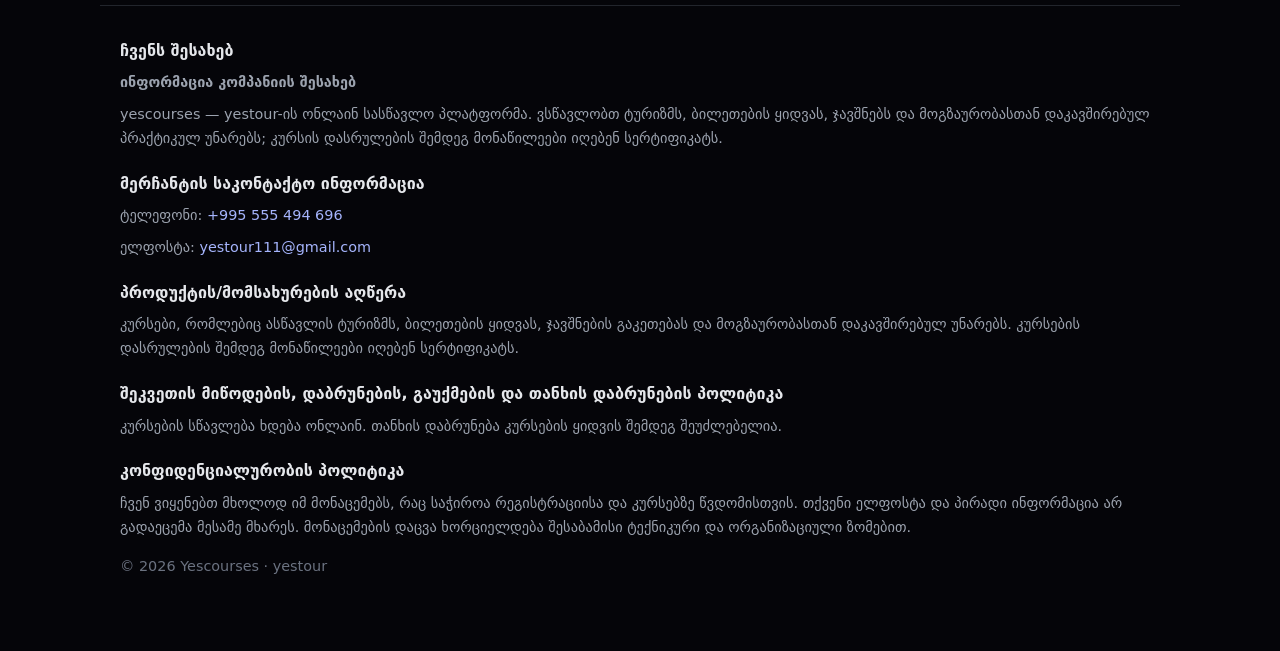
==== commit 0dba0978: "Add files via upload" ====
--- a/index.html
+++ b/index.html
@@ -61,7 +61,7 @@
                     <li>დაზღვევა</li>
                     <li>სახლების დაჯავშნა</li>
                 </ul>
-                <a class="btn-primary full-width" style="display:inline-block;text-align:center;" href="/course/basic">ტესტისთვის უფასოდ შესვლა</a>
+                <a class="btn-primary full-width" style="display:inline-block;text-align:center;" href="/course.html?pack=basic">ავირჩიო საწყისი პაკეტი</a>
             </div>
 
             <div class="price-card featured">
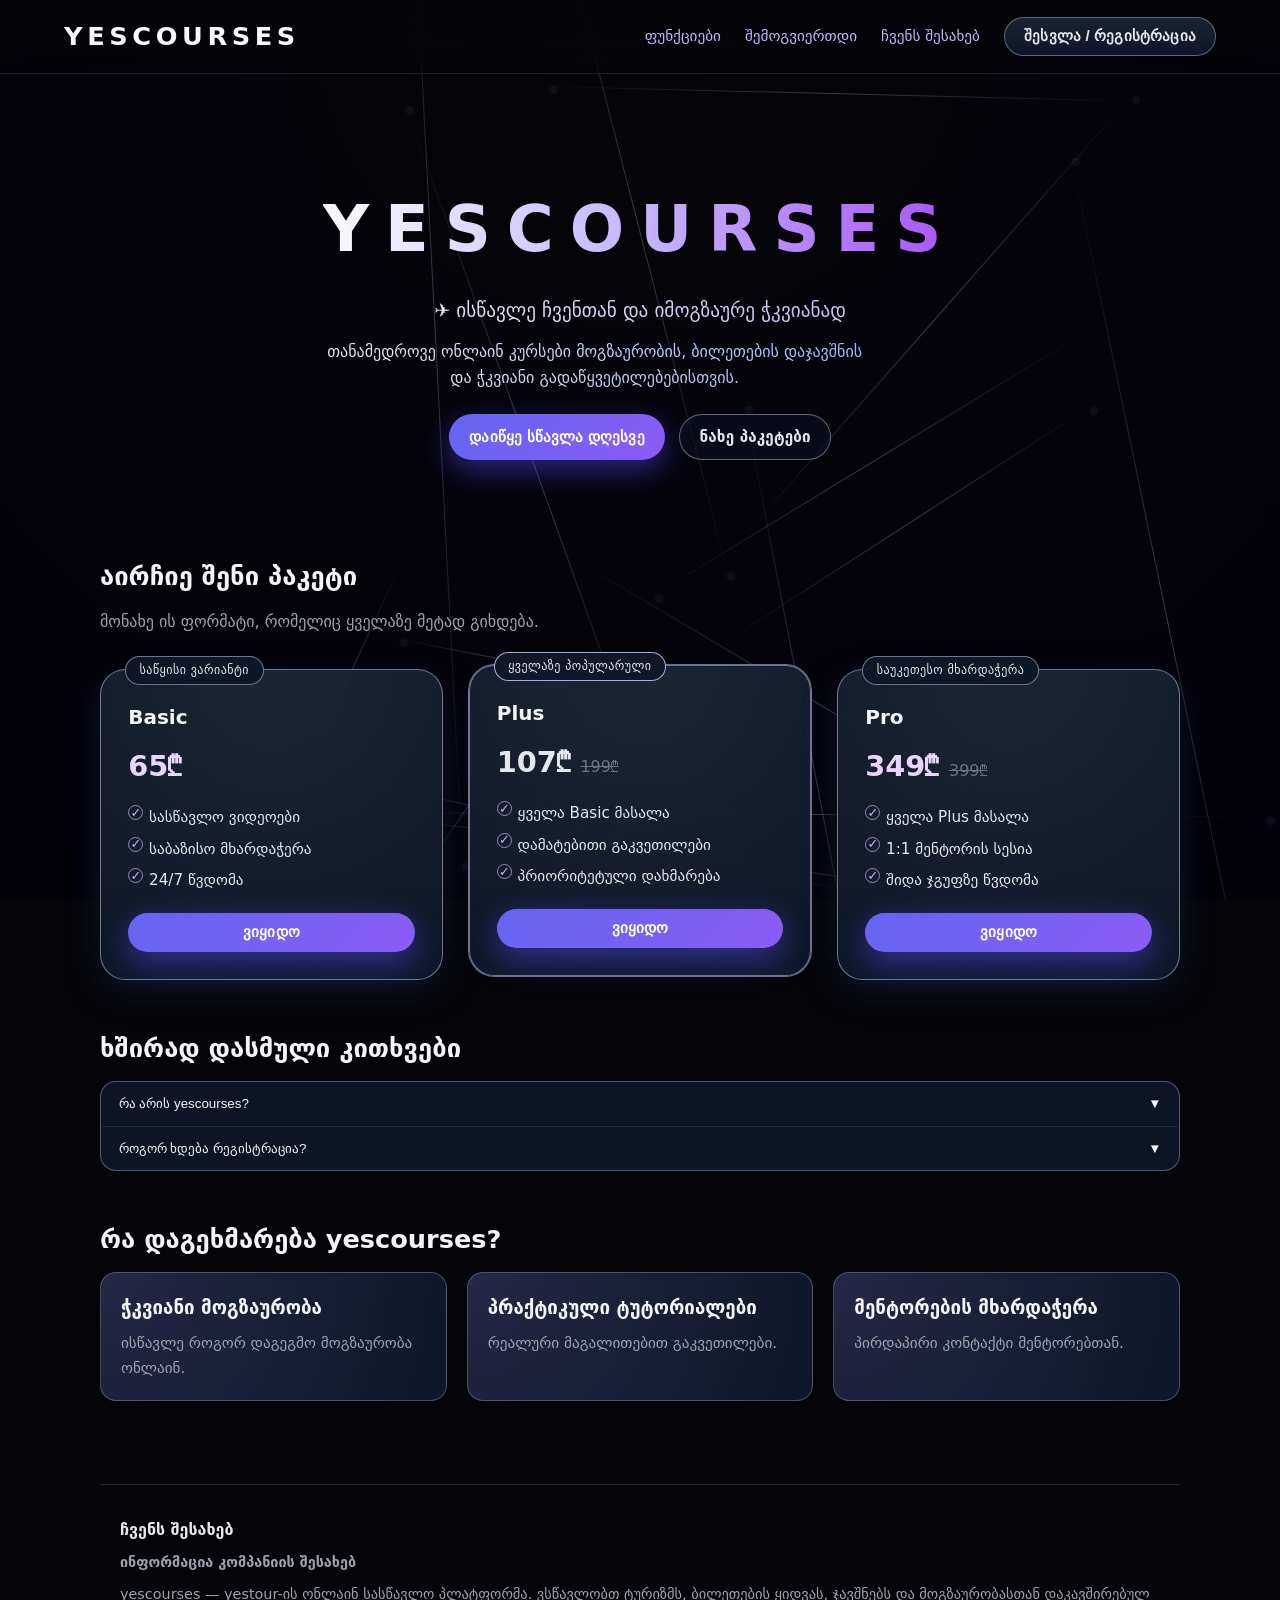
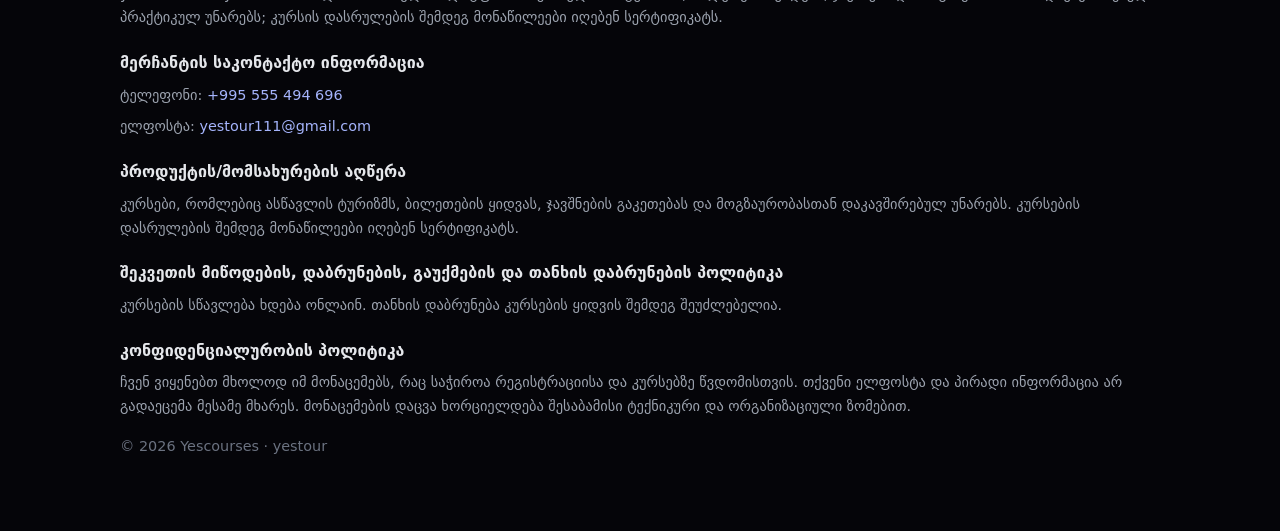
==== commit cf827c21: "Add files via upload" ====
--- a/index.html
+++ b/index.html
@@ -49,52 +49,46 @@
         <div class="pricing-grid">
             <div class="price-card">
                 <div class="price-badge">საწყისი ვარიანტი</div>
-                <h3 class="price-title">საწყისი პაკეტი</h3>
+                <h3 class="price-title">Basic</h3>
                 <div class="price-row">
-                    <span class="current-price">99₾</span>
-                    <span class="old-price">149₾</span>
+                    <span class="current-price">65₾</span>
                 </div>
                 <ul class="price-features">
-                    <li>ონლაინ ტუტორიალები</li>
-                    <li>ბილეთების ყიდვა</li>
-                    <li>ჯავშნების გაკეთება</li>
-                    <li>დაზღვევა</li>
-                    <li>სახლების დაჯავშნა</li>
+                    <li>სასწავლო ვიდეოები</li>
+                    <li>საბაზისო მხარდაჭერა</li>
+                    <li>24/7 წვდომა</li>
                 </ul>
-                <a class="btn-primary full-width" style="display:inline-block;text-align:center;" href="/course.html?pack=basic">ავირჩიო საწყისი პაკეტი</a>
+                <button type="button" class="btn-primary full-width pack-action" data-pack="basic">ვიყიდო</button>
             </div>
 
             <div class="price-card featured">
                 <div class="price-badge accent">ყველაზე პოპულარული</div>
-                <h3 class="price-title">სრული მენტორშიპი</h3>
-                <p style="color:#9ca3af;margin:0.35rem 0 0.85rem;">იდეალურია მათთვის, ვინც ნულიდან იწყებს.</p>
+                <h3 class="price-title">Plus</h3>
                 <div class="price-row">
-                    <span class="current-price">249₾</span>
-                    <span class="old-price">349₾</span>
+                    <span class="current-price">107₾</span>
+                    <span class="old-price">199₾</span>
                 </div>
                 <ul class="price-features">
-                    <li>კვირაში 2-3 ლექცია</li>
-                    <li>წვდომა საუკეთესო დახურულ ჯგუფზე</li>
-                    <li>პირდაპირი კონტაქტი მენტორებთან</li>
+                    <li>ყველა Basic მასალა</li>
+                    <li>დამატებითი გაკვეთილები</li>
+                    <li>პრიორიტეტული დახმარება</li>
                 </ul>
-                <button type="button" class="btn-secondary full-width" disabled>დროებით მიუწვდომელია (Offline)</button>
+                <button type="button" class="btn-primary full-width pack-action" data-pack="plus">ვიყიდო</button>
             </div>
 
             <div class="price-card">
                 <div class="price-badge">საუკეთესო მხარდაჭერა</div>
-                <h3 class="price-title">1-1 Mentorship</h3>
-                <p style="color:#9ca3af;margin:0.35rem 0 0.85rem;">იდეალურია მათთვის, ვისაც სურს 1-1 სწავლა პირად მენტორთან.</p>
+                <h3 class="price-title">Pro</h3>
                 <div class="price-row">
-                    <span class="current-price">599₾</span>
-                    <span class="old-price">799₾</span>
+                    <span class="current-price">349₾</span>
+                    <span class="old-price">399₾</span>
                 </div>
                 <ul class="price-features">
-                    <li>კვირაში ორი Private ლექცია</li>
-                    <li>ყველასთვის ინდივიდუალური მიდგომა</li>
-                    <li>პროგრესის მონიტორინგი</li>
-                    <li>მუდმივი მხარდაჭერა</li>
+                    <li>ყველა Plus მასალა</li>
+                    <li>1:1 მენტორის სესია</li>
+                    <li>შიდა ჯგუფზე წვდომა</li>
                 </ul>
-                <button type="button" class="btn-secondary full-width" disabled>დროებით მიუწვდომელია (Offline)</button>
+                <button type="button" class="btn-primary full-width pack-action" data-pack="pro">ვიყიდო</button>
             </div>
         </div>
     </section>
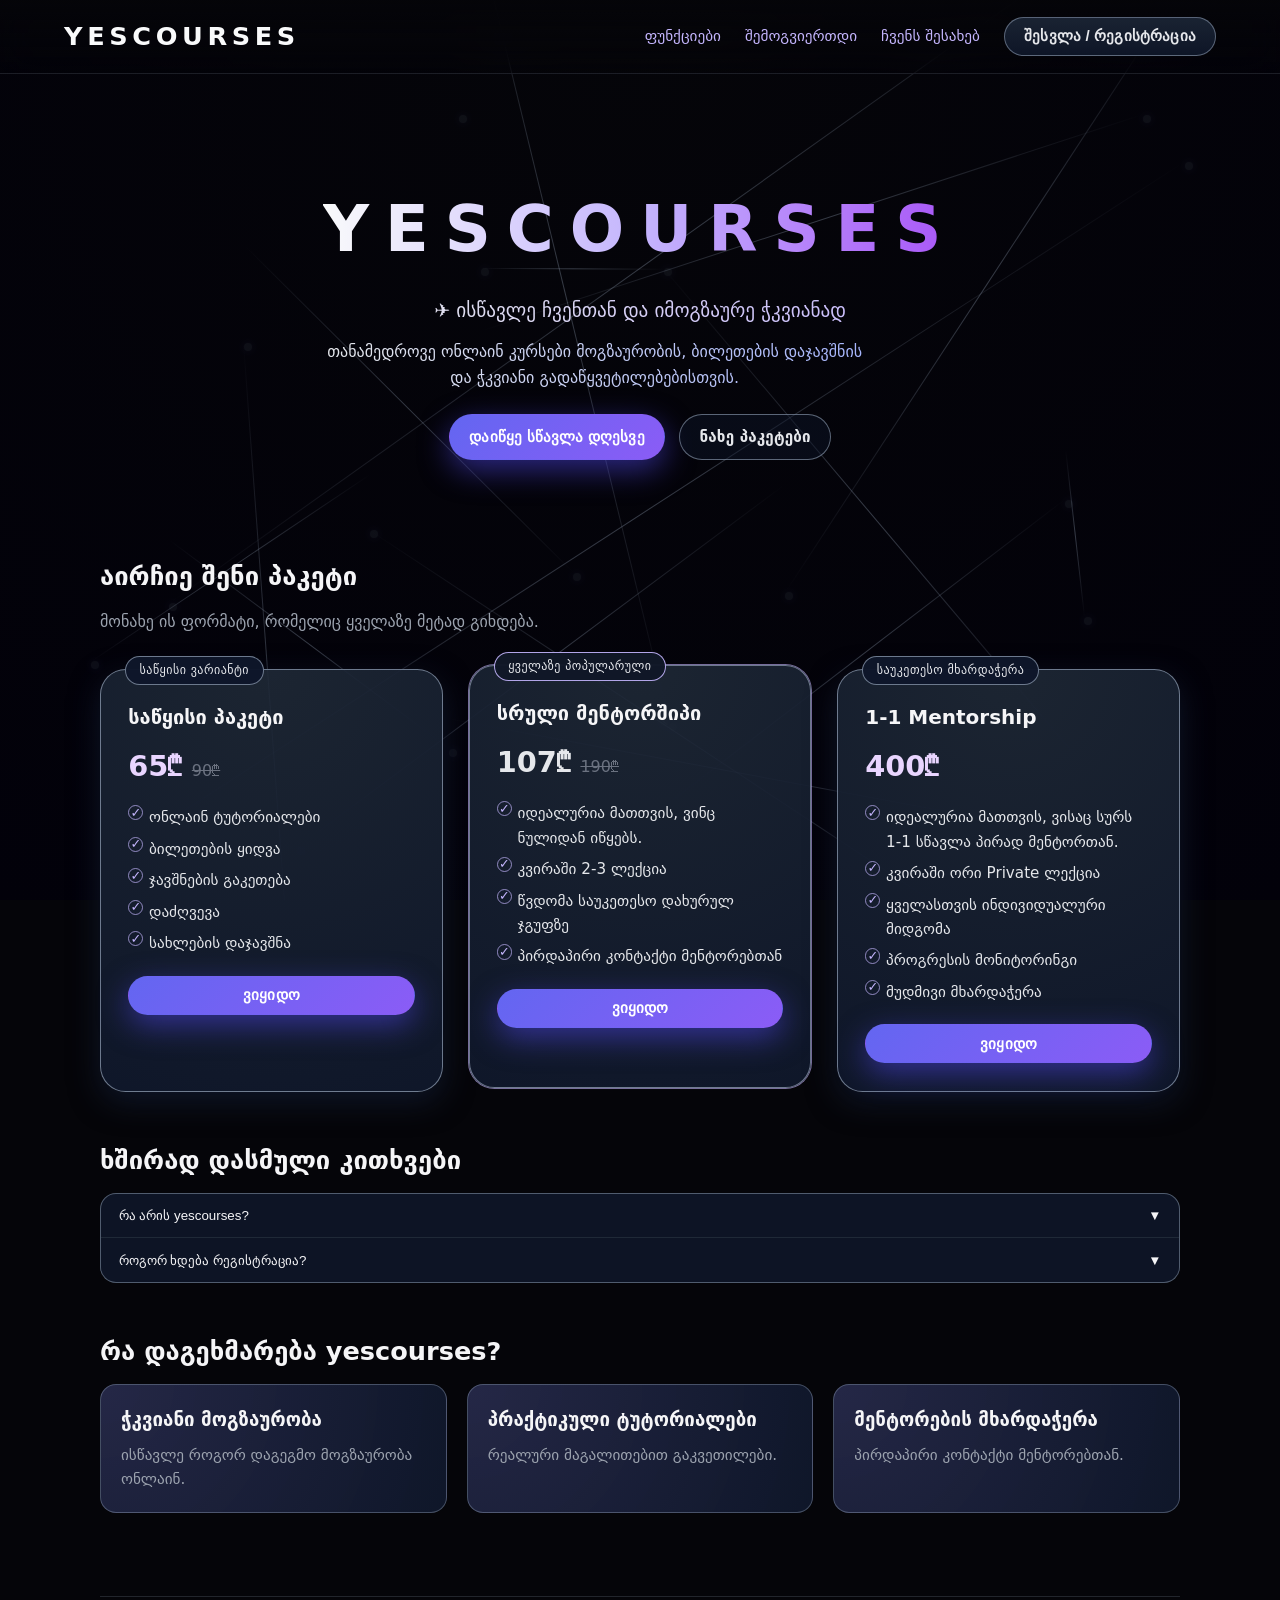
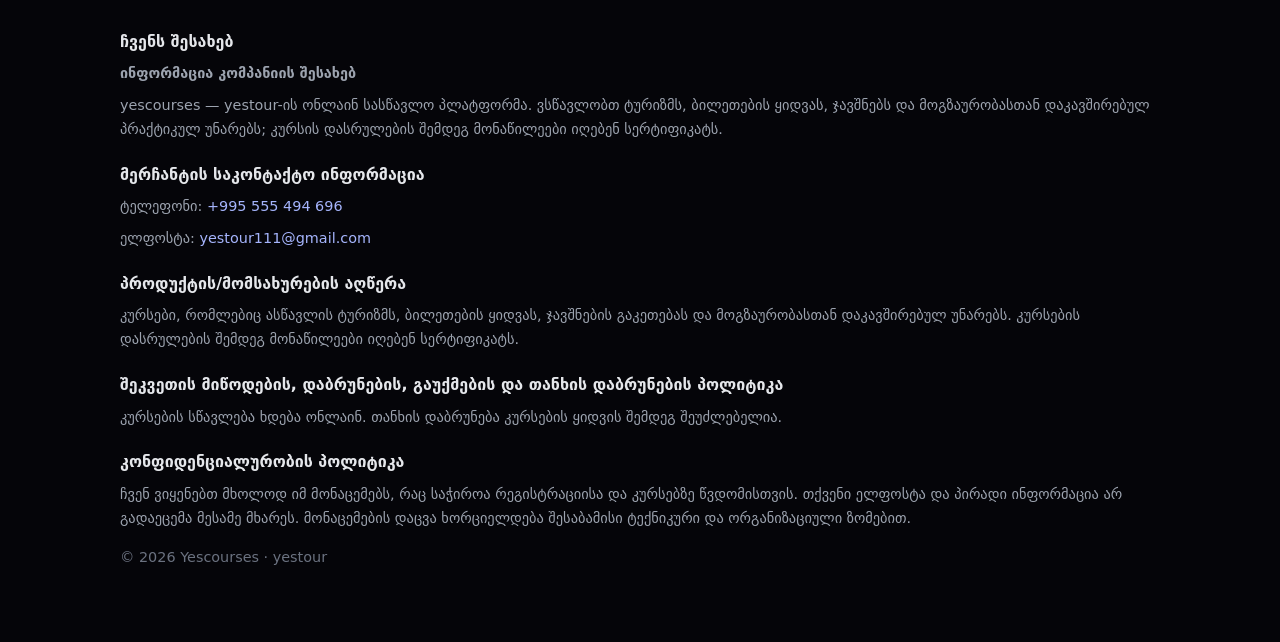
==== commit 2e4fe7c8: "Add files via upload" ====
--- a/index.html
+++ b/index.html
@@ -49,46 +49,51 @@
         <div class="pricing-grid">
             <div class="price-card">
                 <div class="price-badge">საწყისი ვარიანტი</div>
-                <h3 class="price-title">Basic</h3>
+                <h3 class="price-title">საწყისი პაკეტი</h3>
                 <div class="price-row">
                     <span class="current-price">65₾</span>
+                    <span class="old-price">90₾</span>
                 </div>
                 <ul class="price-features">
-                    <li>სასწავლო ვიდეოები</li>
-                    <li>საბაზისო მხარდაჭერა</li>
-                    <li>24/7 წვდომა</li>
+                    <li>ონლაინ ტუტორიალები</li>
+                    <li>ბილეთების ყიდვა</li>
+                    <li>ჯავშნების გაკეთება</li>
+                    <li>დაძღვევა</li>
+                    <li>სახლების დაჯავშნა</li>
                 </ul>
-                <button type="button" class="btn-primary full-width pack-action" data-pack="basic">ვიყიდო</button>
+                <button type="button" class="btn-primary full-width pack-action" data-pack="basic">ავირჩიო საწყისი პაკეტი</button>
             </div>
 
             <div class="price-card featured">
                 <div class="price-badge accent">ყველაზე პოპულარული</div>
-                <h3 class="price-title">Plus</h3>
+                <h3 class="price-title">სრული მენტორშიპი</h3>
                 <div class="price-row">
                     <span class="current-price">107₾</span>
-                    <span class="old-price">199₾</span>
+                    <span class="old-price">190₾</span>
                 </div>
                 <ul class="price-features">
-                    <li>ყველა Basic მასალა</li>
-                    <li>დამატებითი გაკვეთილები</li>
-                    <li>პრიორიტეტული დახმარება</li>
+                    <li>იდეალურია მათთვის, ვინც ნულიდან იწყებს.</li>
+                    <li>კვირაში 2-3 ლექცია</li>
+                    <li>წვდომა საუკეთესო დახურულ ჯგუფზე</li>
+                    <li>პირდაპირი კონტაქტი მენტორებთან</li>
                 </ul>
-                <button type="button" class="btn-primary full-width pack-action" data-pack="plus">ვიყიდო</button>
+                <button type="button" class="btn-primary full-width pack-action" data-pack="plus">ავირჩიო პლუს პაკეტი</button>
             </div>
 
             <div class="price-card">
                 <div class="price-badge">საუკეთესო მხარდაჭერა</div>
-                <h3 class="price-title">Pro</h3>
+                <h3 class="price-title">1-1 Mentorship</h3>
                 <div class="price-row">
-                    <span class="current-price">349₾</span>
-                    <span class="old-price">399₾</span>
+                    <span class="current-price">400₾</span>
                 </div>
                 <ul class="price-features">
-                    <li>ყველა Plus მასალა</li>
-                    <li>1:1 მენტორის სესია</li>
-                    <li>შიდა ჯგუფზე წვდომა</li>
+                    <li>იდეალურია მათთვის, ვისაც სურს 1-1 სწავლა პირად მენტორთან.</li>
+                    <li>კვირაში ორი Private ლექცია</li>
+                    <li>ყველასთვის ინდივიდუალური მიდგომა</li>
+                    <li>პროგრესის მონიტორინგი</li>
+                    <li>მუდმივი მხარდაჭერა</li>
                 </ul>
-                <button type="button" class="btn-primary full-width pack-action" data-pack="pro">ვიყიდო</button>
+                <button type="button" class="btn-primary full-width pack-action" data-pack="pro">ავირჩიო 1-1 Mentorship</button>
             </div>
         </div>
     </section>
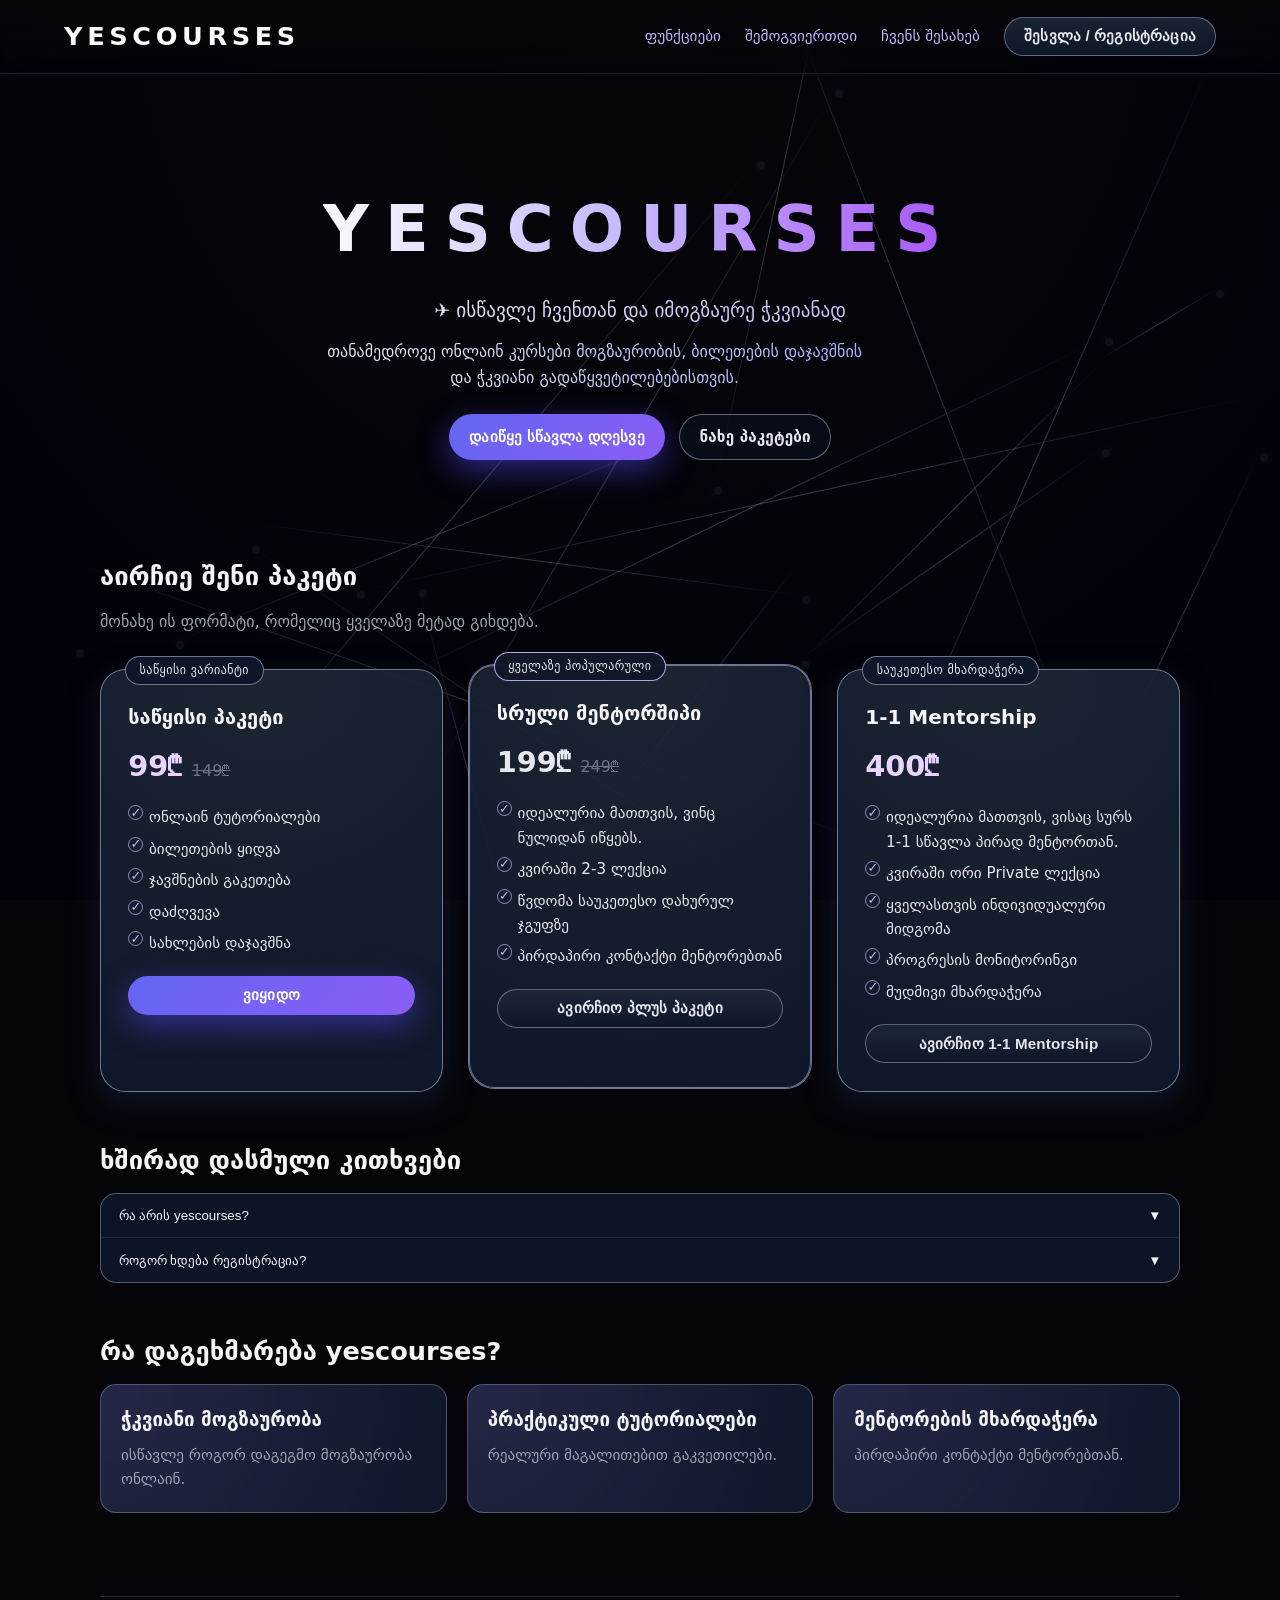
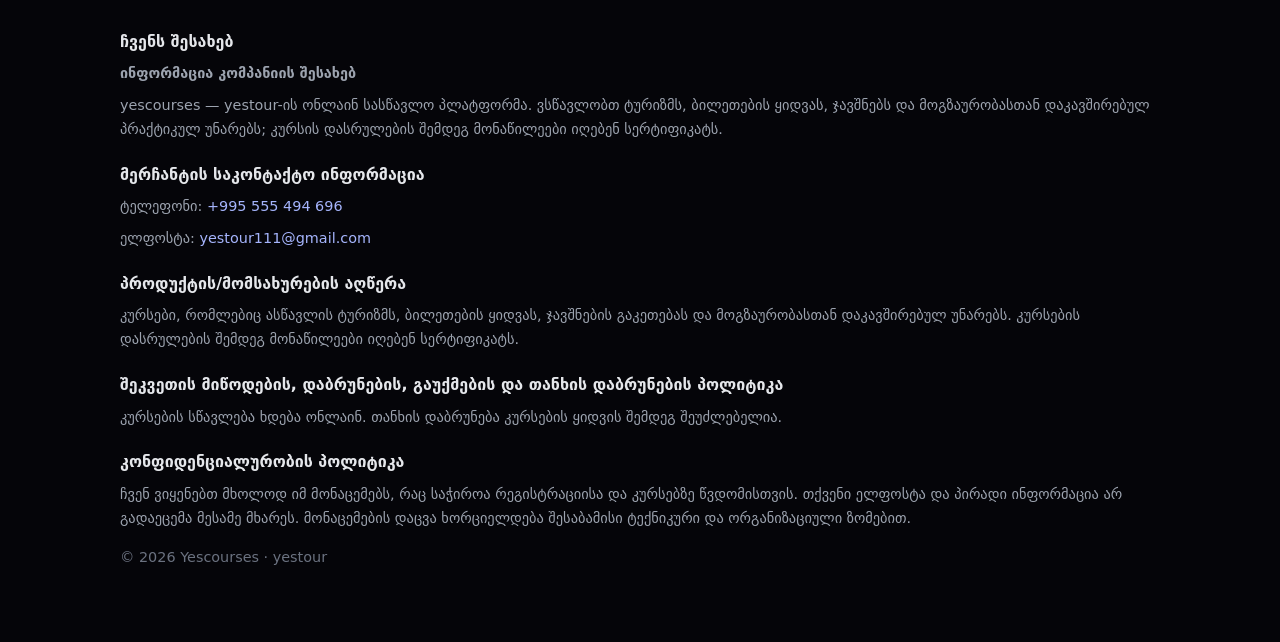
==== commit 384b1780: "Add files via upload" ====
--- a/index.html
+++ b/index.html
@@ -51,8 +51,8 @@
                 <div class="price-badge">საწყისი ვარიანტი</div>
                 <h3 class="price-title">საწყისი პაკეტი</h3>
                 <div class="price-row">
-                    <span class="current-price">65₾</span>
-                    <span class="old-price">90₾</span>
+                    <span class="current-price">99₾</span>
+                    <span class="old-price">149₾</span>
                 </div>
                 <ul class="price-features">
                     <li>ონლაინ ტუტორიალები</li>
@@ -68,8 +68,8 @@
                 <div class="price-badge accent">ყველაზე პოპულარული</div>
                 <h3 class="price-title">სრული მენტორშიპი</h3>
                 <div class="price-row">
-                    <span class="current-price">107₾</span>
-                    <span class="old-price">190₾</span>
+                    <span class="current-price">199₾</span>
+                    <span class="old-price">249₾</span>
                 </div>
                 <ul class="price-features">
                     <li>იდეალურია მათთვის, ვინც ნულიდან იწყებს.</li>
@@ -77,7 +77,7 @@
                     <li>წვდომა საუკეთესო დახურულ ჯგუფზე</li>
                     <li>პირდაპირი კონტაქტი მენტორებთან</li>
                 </ul>
-                <button type="button" class="btn-primary full-width pack-action" data-pack="plus">ავირჩიო პლუს პაკეტი</button>
+                <button type="button" class="btn-secondary full-width" disabled>ავირჩიო პლუს პაკეტი</button>
             </div>
 
             <div class="price-card">
@@ -93,7 +93,7 @@
                     <li>პროგრესის მონიტორინგი</li>
                     <li>მუდმივი მხარდაჭერა</li>
                 </ul>
-                <button type="button" class="btn-primary full-width pack-action" data-pack="pro">ავირჩიო 1-1 Mentorship</button>
+                <button type="button" class="btn-secondary full-width" disabled>ავირჩიო 1-1 Mentorship</button>
             </div>
         </div>
     </section>
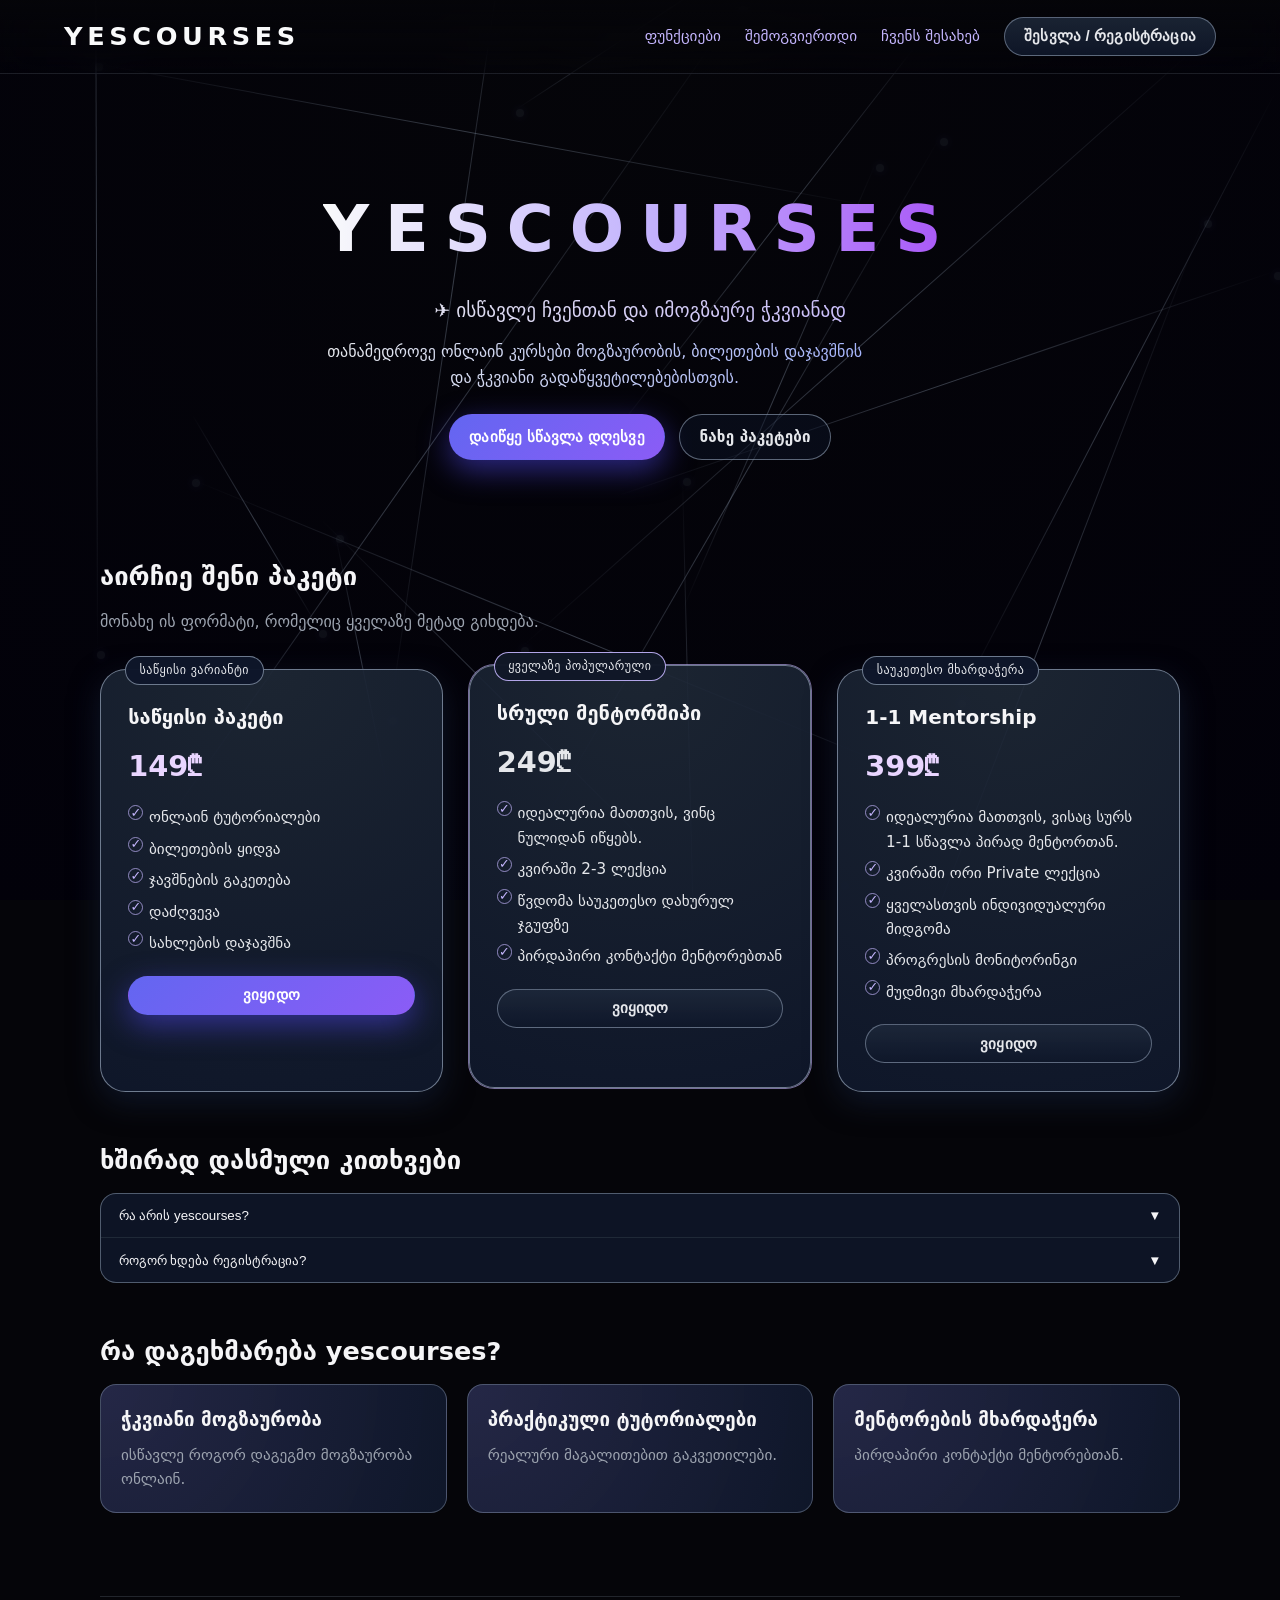
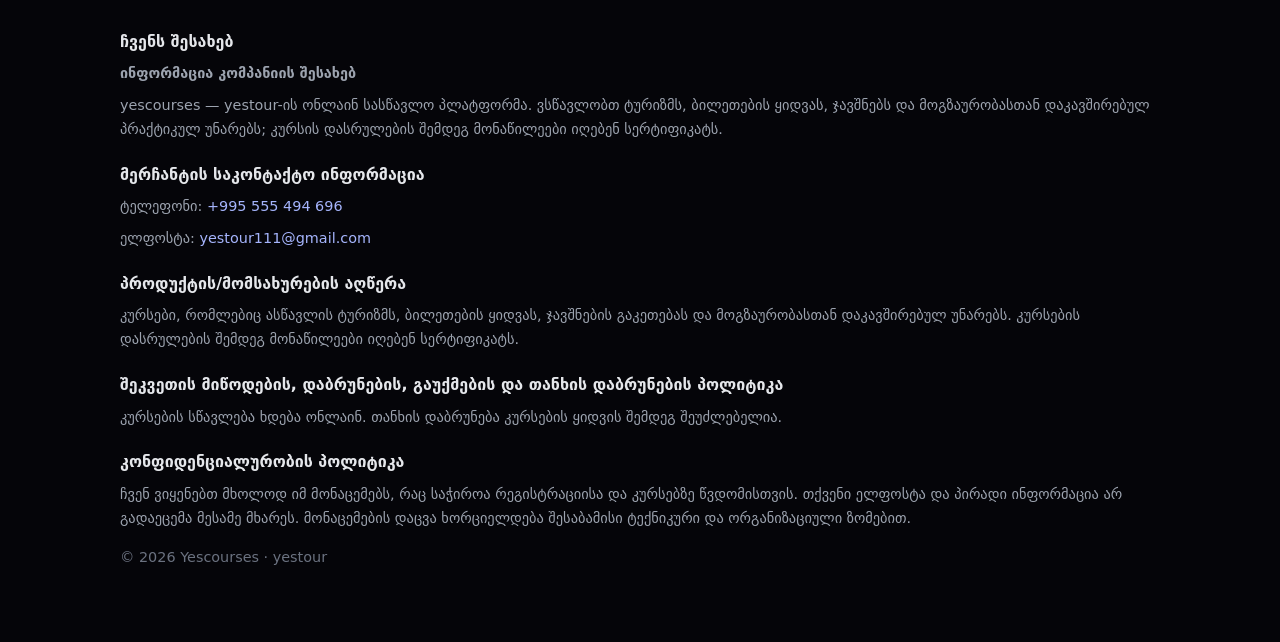
==== commit 7f9b977a: "Add files via upload" ====
--- a/index.html
+++ b/index.html
@@ -51,8 +51,7 @@
                 <div class="price-badge">საწყისი ვარიანტი</div>
                 <h3 class="price-title">საწყისი პაკეტი</h3>
                 <div class="price-row">
-                    <span class="current-price">99₾</span>
-                    <span class="old-price">149₾</span>
+                    <span class="current-price">149₾</span>
                 </div>
                 <ul class="price-features">
                     <li>ონლაინ ტუტორიალები</li>
@@ -61,15 +60,14 @@
                     <li>დაძღვევა</li>
                     <li>სახლების დაჯავშნა</li>
                 </ul>
-                <button type="button" class="btn-primary full-width pack-action" data-pack="basic">ავირჩიო საწყისი პაკეტი</button>
+                <button type="button" class="btn-primary full-width pack-action" data-pack="basic">ვიყიდო</button>
             </div>
 
             <div class="price-card featured">
                 <div class="price-badge accent">ყველაზე პოპულარული</div>
                 <h3 class="price-title">სრული მენტორშიპი</h3>
                 <div class="price-row">
-                    <span class="current-price">199₾</span>
-                    <span class="old-price">249₾</span>
+                    <span class="current-price">249₾</span>
                 </div>
                 <ul class="price-features">
                     <li>იდეალურია მათთვის, ვინც ნულიდან იწყებს.</li>
@@ -77,14 +75,14 @@
                     <li>წვდომა საუკეთესო დახურულ ჯგუფზე</li>
                     <li>პირდაპირი კონტაქტი მენტორებთან</li>
                 </ul>
-                <button type="button" class="btn-secondary full-width" disabled>ავირჩიო პლუს პაკეტი</button>
+                <button type="button" class="btn-secondary full-width pack-action" data-pack="plus">ვიყიდო</button>
             </div>
 
             <div class="price-card">
                 <div class="price-badge">საუკეთესო მხარდაჭერა</div>
                 <h3 class="price-title">1-1 Mentorship</h3>
                 <div class="price-row">
-                    <span class="current-price">400₾</span>
+                    <span class="current-price">399₾</span>
                 </div>
                 <ul class="price-features">
                     <li>იდეალურია მათთვის, ვისაც სურს 1-1 სწავლა პირად მენტორთან.</li>
@@ -93,7 +91,7 @@
                     <li>პროგრესის მონიტორინგი</li>
                     <li>მუდმივი მხარდაჭერა</li>
                 </ul>
-                <button type="button" class="btn-secondary full-width" disabled>ავირჩიო 1-1 Mentorship</button>
+                <button type="button" class="btn-secondary full-width pack-action" data-pack="premium">ვიყიდო</button>
             </div>
         </div>
     </section>
